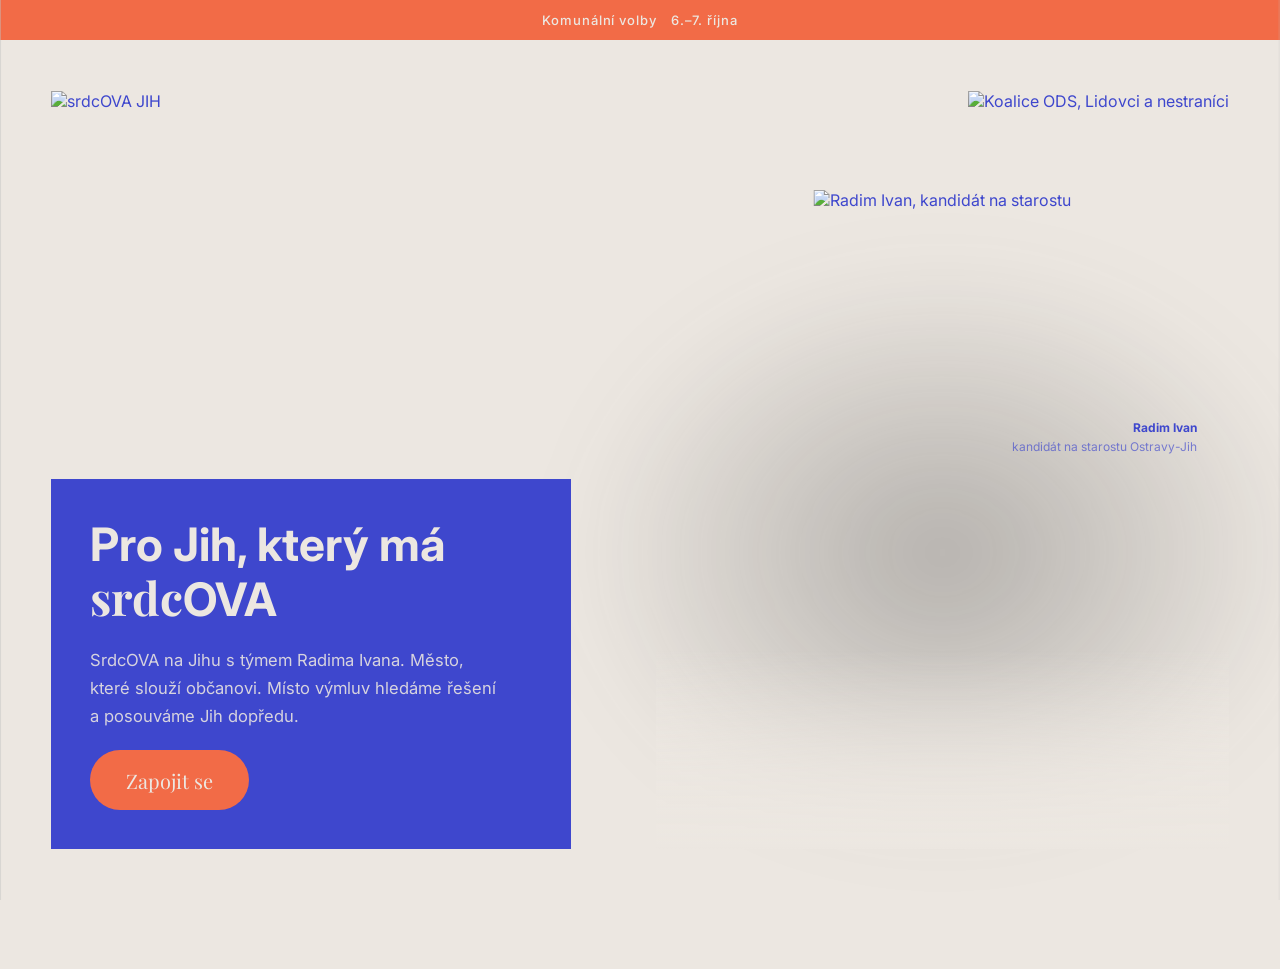
==== index.html @ 485dbcb8 "Add files via upload" ====
<!DOCTYPE html>
<html lang="cs">
<head>
  <meta charset="UTF-8">
  <meta name="viewport" content="width=device-width, initial-scale=1.0">
  <title>srdcOVA JIH — Komunální volby 2026</title>
  <link rel="preconnect" href="https://fonts.googleapis.com">
  <link rel="preconnect" href="https://fonts.gstatic.com" crossorigin>
  <link href="https://fonts.googleapis.com/css2?family=Inter:wght@400;500;700&family=Playfair+Display:ital,wght@0,400;0,700;1,400;1,700&display=swap" rel="stylesheet">
  <link rel="stylesheet" href="style.css">
</head>
<body>

  <!-- ① ALERT PÁSEK ─────────────────────────────────── -->
  <div class="alert-bar" role="note" aria-live="polite">
    <span class="alert-bar__text">Komunální volby&emsp;6.–7. října</span>
  </div>

  <!-- ② HERO ────────────────────────────────────────── -->
  <section class="hero" aria-label="Hlavní banner">

    <!-- Vrstva 0: Stín — fullscreen, za vším -->
    <img class="photo-shadow" src="assets/images/shadow.png" alt="">

    <!-- Vrstva 1: Grid — logo + logo strany + karta -->
    <div class="hero__logo">
      <img src="assets/logos/logo-srdcova-jih-blue.svg" alt="srdcOVA JIH">
    </div>

    <div class="hero__party-logo">
      <img src="assets/logos/logo-srdcova-jih.svg" alt="Koalice ODS, Lidovci a nestraníci">
    </div>

    <div class="hero__card">
      <div class="card">
        <h1 class="card__heading">
          Pro Jih, který má&nbsp;<span class="card__heading-serif"><span class="word-rotate" aria-live="polite">srdc</span></span><span class="card__heading-ova">OVA</span>
        </h1>
        <p class="card__body">
          <span class="rev-line">SrdcOVA na Jihu s&nbsp;týmem Radima Ivana. Město,</span><br>
          <span class="rev-line">které slouží občanovi. Místo výmluv hledáme řešení</span><br>
          <span class="rev-line">a posouváme Jih dopředu.</span>
        </p>
        <a href="#zapojit-se" class="card__btn">
          <svg class="btn__stroke" aria-hidden="true" focusable="false">
            <rect class="btn__stroke-rect" width="100%" height="100%" rx="999"/>
          </svg>
          <span class="btn__track" aria-hidden="true">
            <span>Zapojit se</span>
            <span>Zapojit se</span>
          </span>
          <span class="sr-only">Zapojit se</span>
        </a>
      </div>
    </div>

    <!-- Vrstva 2: Wrapper kandidáta (drží místo v gridu) -->
    <div class="hero-photo">
      <!-- Měkký glow stín za postavou -->
      <div class="hero-photo__glow" aria-hidden="true"></div>
      <!-- Fotka kandidáta nad stínem -->
      <img class="hero-photo__img" src="assets/images/kandidat.png" alt="Radim Ivan, kandidát na starostu">
      <!-- Jméno a pozice -->
      <div class="hero-photo__label">
        <span class="hero-photo__name">Radim Ivan</span>
        <span class="hero-photo__role">kandidát na starostu Ostravy-Jih</span>
      </div>
    </div>

  </section>

  <script>
    /* ── Page load reveal — stagger delays ── */
    (function () {
      // Tělo textu — každý řádek s postupným zpožděním
      document.querySelectorAll('.rev-line').forEach(function (el, i) {
        el.style.setProperty('--delay', (0.5 + i * 0.12) + 's');
      });

      // Button — přijede po posledním řádku textu
      var lineCount = document.querySelectorAll('.rev-line').length;
      var btnDelay  = 0.5 + lineCount * 0.12 + 0.15;
      var btn = document.querySelector('.card__btn');
      if (btn) btn.style.setProperty('--btn-delay', btnDelay + 's');
    })();

    /* ── Button – SVG stroke: přesné rozměry přes JS ── */
    (function () {
      const btn  = document.querySelector('.card__btn');
      const svg  = btn  && btn.querySelector('.btn__stroke');
      const rect = svg  && svg.querySelector('.btn__stroke-rect');
      if (!btn || !svg || !rect) return;

      function updateStroke() {
        const w  = btn.offsetWidth;
        const h  = btn.offsetHeight;
        const sw = 1;          // stroke-width v px
        const half = sw / 2;   // inset = půl tloušťky, aby linka zůstala uvnitř

        // SVG viewport = přesné rozměry buttonu
        svg.setAttribute('width',  w);
        svg.setAttribute('height', h);

        // Rect insetovaný o half — stroke se tak nevykreslí za hranu buttonu
        const rw = w - sw;
        const rh = h - sw;
        rect.setAttribute('x',      half);
        rect.setAttribute('y',      half);
        rect.setAttribute('width',  rw);
        rect.setAttribute('height', rh);
        rect.setAttribute('rx',     rh / 2);   // skutečný pill radius

        // Přesný obvod insetovaného pillu
        const perimeter = 2 * (rw - rh) + Math.PI * rh;
        btn.style.setProperty('--btn-perimeter', perimeter.toFixed(2));
      }

      updateStroke();
      if (typeof ResizeObserver !== 'undefined') {
        new ResizeObserver(updateStroke).observe(btn);
      }
    })();

    /* ── Button – sound effect na hover ── */
    (function () {
      const btn = document.querySelector('.card__btn');
      if (!btn) return;
      const sound = new Audio('assets/sound effect/dragon-studio-notification-sound-372474.mp3');
      sound.volume = 0.35;
      btn.addEventListener('mouseenter', function () {
        sound.currentTime = 0;
        sound.play().catch(function () {});
      });
    })();

    /* ── Alert bar – rotace zpráv každých 6 s ── */
    (function () {
      const messages = [
        'Komunální volby 6.–7. října',
        'Kalendář akcí najdete na srdcova-jih.cz',
        'Setkání s Radimem Ivanem — 15. září 18:00, náměstí Jihu',
        'Volební program ke stažení na webu',
        'Zapojte se do kampaně → dobrovolníci vítáni',
      ];
      let idx = 0;
      const el = document.querySelector('.alert-bar__text');
      if (!el) return;

      setInterval(function () {
        el.style.opacity = '0';
        setTimeout(function () {
          idx = (idx + 1) % messages.length;
          el.textContent = messages[idx];
          el.style.opacity = '1';
        }, 320);
      }, 6000);
    })();

    /* ── Nadpis – rotace prefixu srdcOVA ── */
    (function () {
      const words = ['srdc', 'ocel', 'osud', 'příběh'];
      let current = 0;
      const el = document.querySelector('.word-rotate');
      if (!el) return;

      setInterval(function () {
        // fade out + slide nahoru
        el.style.opacity = '0';
        el.style.transform = 'translateY(-7px)';

        setTimeout(function () {
          current = (current + 1) % words.length;
          el.textContent = words[current];

          // snap pod výchozí pozici (bez transition)
          el.style.transition = 'none';
          el.style.transform = 'translateY(7px)';

          requestAnimationFrame(function () {
            el.style.transition = '';
            el.style.opacity = '1';
            el.style.transform = 'translateY(0)';
          });
        }, 230);
      }, 2800);
    })();

    /* ── Rotace kandidátů každé 4 s ── */
    (function () {
      const candidates = [
        {
          img:  'assets/images/kandidat.png',
          name: 'Radim Ivan',
          role: 'kandidát na starostu Ostravy-Jih'
        },
        {
          img:  'assets/images/kandidat-2.png',
          name: 'Michaela Klimšová',
          role: 'kandidátka MO Ostrava-Jih'
        },
        {
          img:  'assets/images/kandidat-2-1.png',
          name: 'Hana Pátková',
          role: 'kandidátka MO Ostrava-Jih'
        }
      ];

      // Předem načíst fotky
      candidates.forEach(function (c) {
        var i = new Image(); i.src = c.img;
      });

      var current = 0;
      var imgEl  = document.querySelector('.hero-photo__img');
      var nameEl = document.querySelector('.hero-photo__name');
      var roleEl = document.querySelector('.hero-photo__role');
      if (!imgEl || !nameEl || !roleEl) return;

      setInterval(function () {
        current = (current + 1) % candidates.length;
        var c = candidates[current];

        // Fade out
        imgEl.style.opacity  = '0';
        nameEl.style.opacity = '0';
        roleEl.style.opacity = '0';

        setTimeout(function () {
          imgEl.src         = c.img;
          nameEl.textContent = c.name;
          roleEl.textContent = c.role;

          // Fade in
          imgEl.style.opacity  = '1';
          nameEl.style.opacity = '1';
          roleEl.style.opacity = '1';
        }, 400);
      }, 4000);
    })();
  </script>
</body>
</html>
---- style.css ----
/* =====================================================
   DESIGN TOKENY
   ===================================================== */
:root {
  --bg:         #ECE7E1;
  --blue:       #3E47CD;
  --coral:      #F26B47;

  --font-sans:  'Inter', sans-serif;
  --font-serif: 'Playfair Display', serif;

  /* Layout helpers */
  --hero-pad:   clamp(1.5rem, 4vw, 3.5rem);
  --card-pad:   clamp(1.5rem, 3vw, 2.75rem);
  --gap:        clamp(1rem, 3vw, 2rem);
}

/* =====================================================
   RESET
   ===================================================== */
*,
*::before,
*::after {
  box-sizing: border-box;
  margin: 0;
  padding: 0;
}

html {
  font-size: 16px;
  -webkit-text-size-adjust: 100%;
  overflow-x: hidden;
}

body {
  background: var(--bg);
  font-family: var(--font-sans);
  color: var(--blue);
  /* Alert bar + hero vyplní celé okno */
  min-height: 100vh;
  min-height: 100svh;
  display: flex;
  flex-direction: column;
  overflow-x: hidden;
}

img {
  display: block;
  max-width: 100%;
  height: auto;
}

/* =====================================================
   REVEAL ANIMACE — page load
   ===================================================== */
@keyframes anim-drop {
  from { opacity: 0; transform: translateY(-22px); }
  to   { opacity: 1; transform: translateY(0); }
}

@keyframes anim-heading {
  from { opacity: 0; transform: translateY(18px); }
  to   { opacity: 1; transform: translateY(0); }
}

@keyframes anim-text-line {
  from { opacity: 0; filter: blur(6px); transform: translateY(10px); }
  to   { opacity: 1; filter: blur(0px); transform: translateY(0); }
}

@keyframes anim-btn-rise {
  from { opacity: 0; transform: translateY(32px); }
  to   { opacity: 1; transform: translateY(0); }
}

/* Loga shora */
.hero__logo {
  animation: anim-drop 0.75s cubic-bezier(0.22, 1, 0.36, 1) 0s both;
}
.hero__party-logo {
  animation: anim-drop 0.75s cubic-bezier(0.22, 1, 0.36, 1) 0.1s both;
}

/* Nadpis */
.card__heading {
  animation: anim-heading 0.7s cubic-bezier(0.22, 1, 0.36, 1) 0.3s both;
}

/* Řádky těla textu — delay nastaví JS */
.rev-line {
  display: inline;
  animation: anim-text-line 0.65s cubic-bezier(0.22, 1, 0.36, 1) var(--delay, 0.5s) both;
}

/* Button — přijíždí jako poslední */
.card__btn {
  animation: anim-btn-rise 0.7s cubic-bezier(0.22, 1, 0.36, 1) var(--btn-delay, 0.9s) both;
}

/* Respektovat prefers-reduced-motion */
@media (prefers-reduced-motion: reduce) {
  .hero__logo,
  .hero__party-logo,
  .card__heading,
  .rev-line,
  .card__btn,
  .photo-shadow {
    animation: none !important;
    opacity: 1 !important;
    filter: none !important;
    transform: none !important;
  }
}

/* =====================================================
   ALERT PÁSEK
   ===================================================== */
.alert-bar {
  background: var(--coral);
  color: var(--bg);
  padding: 0 1rem;
  flex-shrink: 0;
  display: flex;
  align-items: center;
  justify-content: center;
  min-height: 2.5rem;
}

.alert-bar__text {
  font-family: var(--font-sans);
  font-weight: 500;
  font-size: clamp(0.7rem, 1.4vw, 0.8125rem);
  letter-spacing: 0.07em;
  display: inline-block;
  transition: opacity 0.3s ease;
  white-space: nowrap;
  overflow: hidden;
  text-overflow: ellipsis;
  max-width: 100%;
}

/* =====================================================
   HERO — CSS GRID (2 × 2)
   ===================================================== */
/*
  Desktop:
    ┌─────────────┬─────────────┐
    │  logo       │  party-logo │
    │             │             │
    │  card       │  photo      │
    └─────────────┴─────────────┘
*/
.hero {
  flex: 1;
  width: 100%;
  max-width: 1700px;
  margin-inline: auto;
  display: grid;
  grid-template-columns: 1fr 1fr;
  grid-template-rows: auto 1fr;
  grid-template-areas:
    "logo   party-logo"
    "card   photo";
  padding: var(--hero-pad);
  gap: var(--gap);
  background: var(--bg);
  position: relative;
  overflow: visible;
  min-height: clamp(480px, 72vh, 860px);
}

/* Dekorativní stín listů — full-bleed k pravému okraji viewportu */
.photo-shadow {
  position: absolute;
  top: -8%;
  right: calc(50% - 50vw);
  width: 100vw;
  height: 116%;
  object-fit: cover;
  object-position: right top;
  opacity: 0.45;
  transform-origin: 60% 30%;
  animation: shadow-sway 14s ease-in-out infinite;
  pointer-events: none;
  z-index: 0;
  will-change: transform;   /* vlastní GPU vrstva — animace neovlivní sousedy */
}

@keyframes shadow-sway {
  0%, 100% { transform: rotate(0deg)    scale(1);    }
  35%       { transform: rotate(3.5deg)  scale(1.02); }
  70%       { transform: rotate(-2.5deg) scale(0.99); }
}

/* Grid prvky nad dekorativním stínem */
.hero__logo,
.hero__party-logo,
.hero__card {
  position: relative;
  z-index: 1;
}

/* Karta musí být nejvýš — zakrývá foto na mobilu */
.hero__card {
  z-index: 3;
}

/* =====================================================
   LOGO — vlevo nahoře
   ===================================================== */
.hero__logo {
  grid-area: logo;
  align-self: start;
}

.hero__logo img {
  height: clamp(2.5rem, 4vw, 3.5rem);
  width: auto;
}

/* =====================================================
   LOGO STRANY — vpravo nahoře (v gridu)
   ===================================================== */
.hero__party-logo {
  grid-area: party-logo;
  display: flex;
  justify-content: flex-end;
  align-items: flex-start;
}

.hero__party-logo img {
  height: clamp(3.25rem, 5.2vw, 4.55rem);
  width: auto;
}

/* =====================================================
   MODRÁ KARTA — vlevo dole
   ===================================================== */
.hero__card {
  grid-area: card;
  align-self: end;
}

.card {
  background: var(--blue);
  color: var(--bg);
  padding: var(--card-pad);
  border-radius: 0;
  display: flex;
  flex-direction: column;
  gap: 1.25rem;
  max-width: 520px;
}

.card__label {
  font-family: var(--font-sans);
  font-weight: 500;
  font-size: clamp(0.6875rem, 1vw, 0.8125rem);
  letter-spacing: 0.02em;
  opacity: 0.65;
}

.card__heading {
  font-family: var(--font-sans);
  font-weight: 700;
  font-size: clamp(1.75rem, 3.6vw, 3rem);
  line-height: 1.15;
  color: var(--bg);
}

/* „srdc" prefix — Playfair Display */
.card__heading-serif {
  font-family: var(--font-serif);
  font-weight: 700;
}

/* „OVA" — Inter 700, kapitálky */
.card__heading-ova {
  font-family: var(--font-sans);
  font-weight: 700;
  text-transform: uppercase;
  letter-spacing: 0.02em;
}

.word-rotate {
  display: inline-block;
  transition: opacity 0.22s ease, transform 0.22s ease;
}

.card__body {
  font-family: var(--font-sans);
  font-weight: 400;
  font-size: clamp(0.875rem, 1.3vw, 1.0625rem);
  line-height: 1.7;
  color: var(--bg);
  opacity: 0.88;
}

/* BUTTON — pill, var(--coral) pozadí, var(--bg) text, Playfair */
.card__btn {
  align-self: flex-start;
  display: inline-flex;
  align-items: flex-start;
  justify-content: center;
  background: var(--coral);
  color: var(--bg);
  font-family: var(--font-serif);
  font-weight: 400;
  font-size: 1.25rem;
  height: 60px;
  padding: 0 2.25rem;
  border-radius: 999px;
  position: relative;
  text-decoration: none;
  transition:
    background 0.3s ease,
    color      0.3s ease;
}

.card__btn:hover {
  background: var(--blue);
  color: #ffffff;
}

.card__btn:focus-visible {
  outline: 3px solid var(--bg);
  outline-offset: 3px;
}

/* SVG stroke — kreslí se dokola při hoveru */
.btn__stroke {
  position: absolute;
  inset: 0;
  pointer-events: none;
  overflow: visible;
}

.btn__stroke-rect {
  fill: none;
  stroke: var(--bg);
  stroke-width: 1;
  stroke-dasharray:  var(--btn-perimeter, 0);
  stroke-dashoffset: var(--btn-perimeter, 0);
  transition: stroke-dashoffset 0.7s cubic-bezier(0.76, 0, 0.24, 1);
}

.card__btn:hover .btn__stroke-rect {
  stroke-dashoffset: 0;
}

/* Slide efekt — dvojitý text, posun nahoru při hoveru */
.card__btn {
  overflow: hidden;
}

.btn__track {
  display: flex;
  flex-direction: column;
  transition: transform 0.45s cubic-bezier(0.76, 0, 0.24, 1);
}

.btn__track span {
  display: flex;
  align-items: center;
  height: 60px;
}

.card__btn:hover .btn__track {
  transform: translateY(-60px);
}

/* Přístupný skrytý text pro screen readery */
.sr-only {
  position: absolute;
  width: 1px;
  height: 1px;
  padding: 0;
  margin: -1px;
  overflow: hidden;
  clip: rect(0,0,0,0);
  white-space: nowrap;
  border: 0;
}

/* =====================================================
   PHOTO WRAPPER — wrapper v gridu, shadow + foto uvnitř
   ===================================================== */
.hero-photo {
  grid-area: photo;
  position: relative;
  overflow: visible;   /* glow může přetéct do stran */
  z-index: 2;
  isolation: isolate;  /* vlastní stacking context — shadow-sway ho neovlivní */
  align-self: stretch; /* wrapper roztáhne až k dolnímu okraji hero */
}

/* Fade overlay — spodní část foto splyne s pozadím */
.hero-photo::after {
  content: '';
  position: absolute;
  bottom: 0;
  left: 0;
  right: 0;
  height: 30%;
  background: linear-gradient(
    to bottom,
    rgba(236, 231, 225, 0)   0%,
    rgba(236, 231, 225, 0.7) 60%,
    rgba(236, 231, 225, 1)   100%
  );
  pointer-events: none;
  z-index: 2;
}

/* Měkký CSS glow — za postavou, uvnitř wrapperu */
.hero-photo__glow {
  position: absolute;
  left: -15%;
  right: -15%;
  top: 10%;
  bottom: 0;
  background: radial-gradient(ellipse at center,
    rgba(60, 60, 60, 0.32) 0%,
    rgba(60, 60, 60, 0) 70%);
  filter: blur(40px);
  pointer-events: none;
  z-index: 0;
}

/* Fotka kandidáta nad glowem */
.hero-photo__img {
  position: absolute;
  bottom: 0;
  left: 50%;
  transform: translateX(-50%);
  height: 100%;
  width: auto;
  max-width: none;   /* přebít globální img { max-width: 100% } — jinak se foto deformuje */
  pointer-events: none;
  z-index: 1;
  transition: opacity 0.4s ease;
}

.hero-photo__name,
.hero-photo__role {
  transition: opacity 0.4s ease;
}

/* Jméno a pozice kandidáta — vpravo, cca 1/3 výšky */
.hero-photo__label {
  position: absolute;
  top: 35%;
  right: 2rem;
  display: flex;
  flex-direction: column;
  gap: 0.2rem;
  text-align: right;
  z-index: 3;  /* nad fade overlayem (::after = 2) */
}

.hero-photo__name {
  font-family: var(--font-sans);
  font-size: 12px;
  font-weight: 700;
  color: var(--blue);
  line-height: 1.3;
}

.hero-photo__role {
  font-family: var(--font-sans);
  font-size: 12px;
  font-weight: 400;
  color: var(--blue);
  opacity: 0.65;
  line-height: 1.3;
}

/* =====================================================
   RESPONZIVITA
   ===================================================== */

/*
  Tablet ≤ 900px:
    ┌──────────┬──────────┐
    │  logo    │party-logo│
    ├──────────┴──────────┤
    │       photo         │
    ├─────────────────────┤
    │        card         │
    └─────────────────────┘
*/
@media (max-width: 900px) {
  .hero {
    grid-template-columns: 1fr 1fr;
    grid-template-rows: auto 1fr auto;
    grid-template-areas:
      "logo  party-logo"
      ".     ."
      "card  card";
    min-height: 100svh;
    min-height: 100vh;
    padding-bottom: 0;
  }

  /* Stín nepulzuje na mobilu + glow bez blur */
  .photo-shadow {
    animation: none;
    will-change: auto;
  }

  .hero-photo__glow {
    filter: none;
  }

  .card {
    max-width: 100%;
  }

  /* Foto vypadne z gridu — absolutně přes celý hero, edge-to-edge */
  .hero-photo {
    position: absolute;
    top: 0;
    left: 0;
    right: 0;
    bottom: 0;
    min-height: auto;
    isolation: isolate;
  }

  .hero-photo__img {
    height: 100%;
    width: auto;
    left: 50%;
    transform: translateX(-50%);
  }

  /* Label — vpravo, pod menu, zalomit na dva řádky */
  .hero-photo__label {
    top: clamp(5.5rem, 18vw, 8rem);
    right: 1.25rem;
    bottom: auto;
    left: auto;
    transform: none;
    max-width: clamp(100px, 30vw, 150px);
  }

  /* Karta — padding od spodního okraje telefonu */
  .card {
    padding-bottom: calc(var(--card-pad) + env(safe-area-inset-bottom, 0.75rem));
  }
}

@media (max-width: 600px) {
  .hero {
    padding: 1.25rem 1.25rem 0;
    gap: 1rem;
  }

  .card__btn {
    align-self: stretch;
    text-align: center;
  }
}
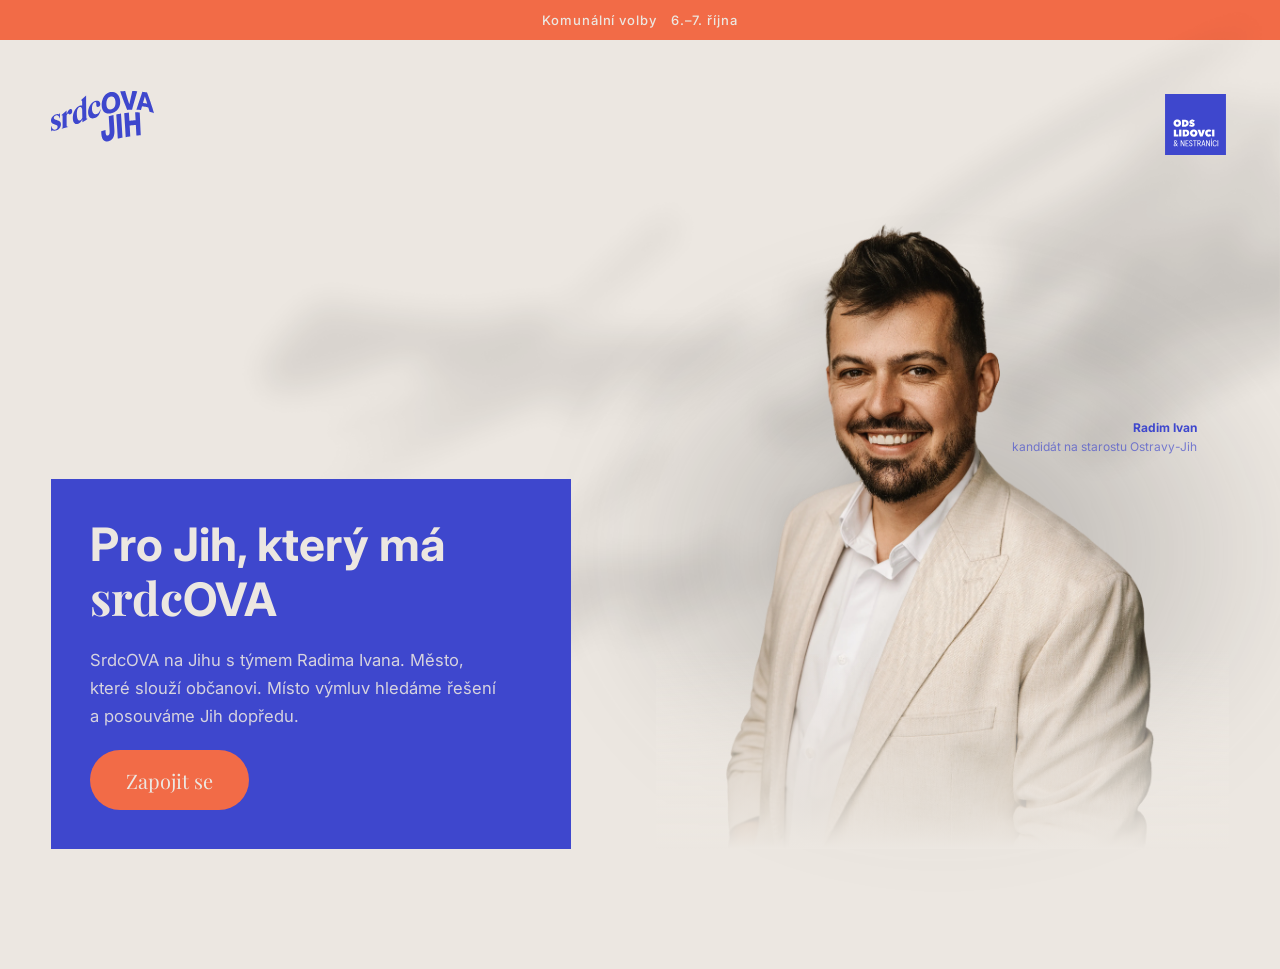
==== commit 1d04abdf: "Přidat všechny soubory projektu srdcOVA JIH - index.html, style.css - assets/images (3× kandidát, sh" ====
--- a/index.html
+++ b/index.html
@@ -125,7 +125,7 @@
     (function () {
       const btn = document.querySelector('.card__btn');
       if (!btn) return;
-      const sound = new Audio('assets/sound effect/dragon-studio-notification-sound-372474.mp3');
+      const sound = new Audio('assets/sound-effect/dragon-studio-notification-sound-372474.mp3');
       sound.volume = 0.35;
       btn.addEventListener('mouseenter', function () {
         sound.currentTime = 0;
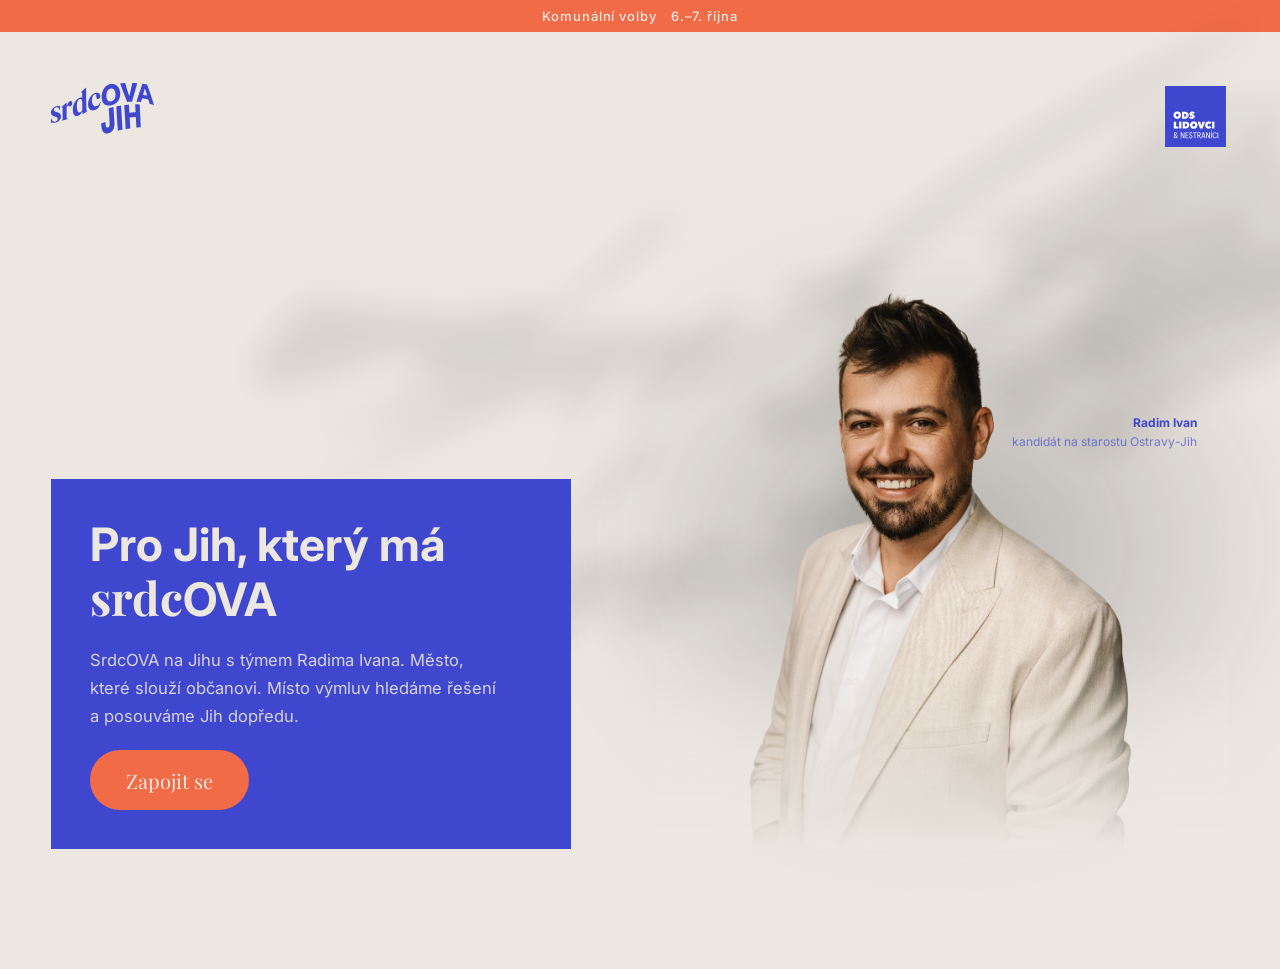
==== commit 16d7aefb: "Mobile pushed changes" ====
--- a/index.html
+++ b/index.html
@@ -37,8 +37,8 @@
           Pro Jih, který má&nbsp;<span class="card__heading-serif"><span class="word-rotate" aria-live="polite">srdc</span></span><span class="card__heading-ova">OVA</span>
         </h1>
         <p class="card__body">
-          <span class="rev-line">SrdcOVA na Jihu s&nbsp;týmem Radima Ivana. Město,</span><br>
-          <span class="rev-line">které slouží občanovi. Místo výmluv hledáme řešení</span><br>
+          <span class="rev-line">SrdcOVA na Jihu s&nbsp;týmem Radima Ivana. Město,</span><br class="br-desktop">
+          <span class="rev-line">které slouží občanovi. Místo výmluv hledáme řešení</span><br class="br-desktop">
           <span class="rev-line">a posouváme Jih dopředu.</span>
         </p>
         <a href="#zapojit-se" class="card__btn">
--- a/style.css
+++ b/style.css
@@ -118,12 +118,12 @@
 .alert-bar {
   background: var(--coral);
   color: var(--bg);
-  padding: 0 1rem;
+  padding: 0.35rem 1rem;
   flex-shrink: 0;
   display: flex;
   align-items: center;
   justify-content: center;
-  min-height: 2.5rem;
+  min-height: 2rem;
 }
 
 .alert-bar__text {
@@ -296,6 +296,17 @@
   opacity: 0.88;
 }
 
+/* Ruční zalomení jen na širších screenech; na mobilu přirozené zalomení */
+.br-desktop {
+  display: none;
+}
+
+@media (min-width: 601px) {
+  .br-desktop {
+    display: inline;
+  }
+}
+
 /* BUTTON — pill, var(--coral) pozadí, var(--bg) text, Playfair */
 .card__btn {
   align-self: flex-start;
@@ -427,15 +438,18 @@
   z-index: 0;
 }
 
-/* Fotka kandidáta nad glowem */
+/* Fotka kandidáta nad glowem — bottom-anchored, nad hlavou vždy vzduch */
 .hero-photo__img {
   position: absolute;
   bottom: 0;
   left: 50%;
   transform: translateX(-50%);
-  height: 100%;
+  height: auto;
+  max-height: 88%;   /* desktop: ~12 % slotu zůstane nad hlavou */
   width: auto;
-  max-width: none;   /* přebít globální img { max-width: 100% } — jinak se foto deformuje */
+  max-width: 100%;
+  object-fit: contain;
+  object-position: bottom center;
   pointer-events: none;
   z-index: 1;
   transition: opacity 0.4s ease;
@@ -528,8 +542,9 @@
   }
 
   .hero-photo__img {
-    height: 100%;
-    width: auto;
+    height: auto;
+    max-height: 82%;
+    max-width: 70%;   /* ať fotka nezabírá celou šířku */
     left: 50%;
     transform: translateX(-50%);
   }
@@ -551,9 +566,30 @@
 }
 
 @media (max-width: 600px) {
+  /* Zrušit velké min-height z tabletu — flex:1 + body 100svh řídí výšku.
+     Alert + hero = přesně 100svh, vše se vejde bez scrollu. */
   .hero {
-    padding: 1.25rem 1.25rem 0;
-    gap: 1rem;
+    min-height: auto;
+    padding: 1.25rem 1.25rem 1.5rem;   /* spodní padding — box dýchá */
+    gap: 0.75rem;
+  }
+
+  /* Foto v prostřední flexibilní části, nedosahuje ke kartě */
+  .hero-photo {
+    top: 0;
+    bottom: auto;
+    height: 62%;              /* flexibilní horní část, zbytek pro box */
+    padding-top: 6%;
+  }
+
+  .hero-photo__img {
+    max-height: 100%;         /* vztaženo k menšímu wrapperu (62 % hero) */
+    max-width: 58%;
+  }
+
+  /* Fade overlay níž, ať navazuje na menší foto */
+  .hero-photo::after {
+    height: 40%;
   }
 
   .card__btn {
@@ -561,3 +597,15 @@
     text-align: center;
   }
 }
+
+/* Velmi malé displeje ≤ 380px — ještě víc místa pro box */
+@media (max-width: 380px) {
+  .hero-photo {
+    height: 56%;
+  }
+
+  .hero-photo__img {
+    max-height: 100%;
+    max-width: 54%;
+  }
+}
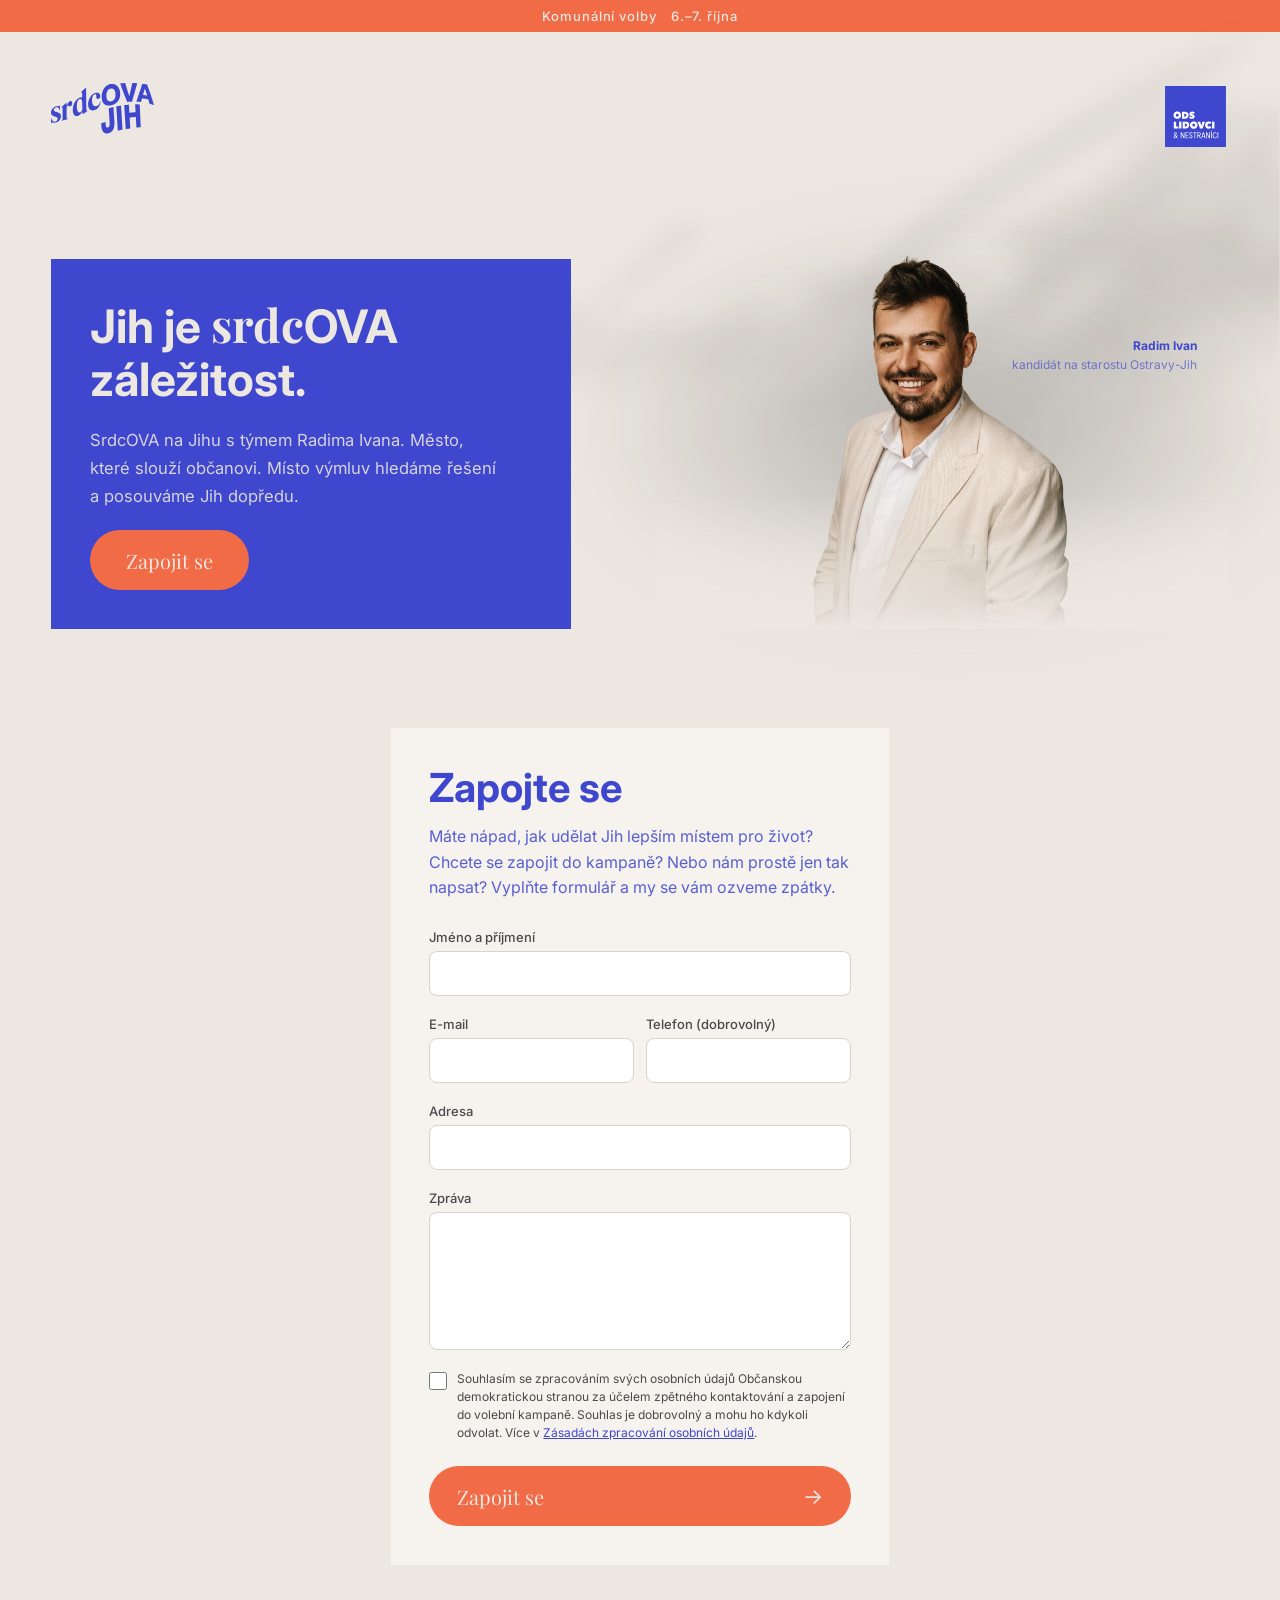
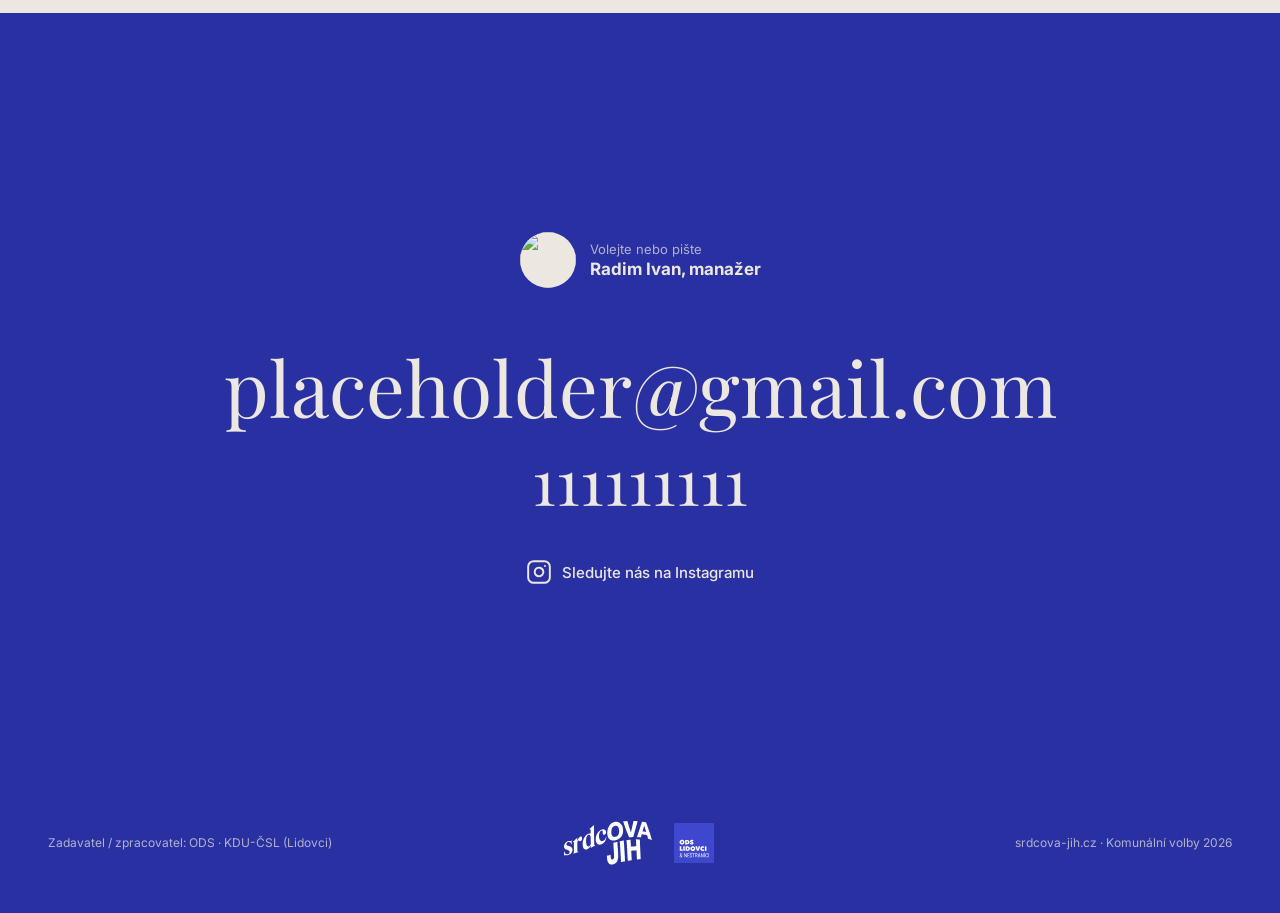
==== commit 2364e5f6: "Push 2.7. Correction" ====
--- a/index.html
+++ b/index.html
@@ -16,6 +16,14 @@
     <span class="alert-bar__text">Komunální volby&emsp;6.–7. října</span>
   </div>
 
+  <!-- STICKY MENU — objeví se při scrollu pod hero -->
+  <header class="sticky-nav" aria-label="Hlavní navigace">
+    <a class="sticky-nav__logo" href="#top" aria-label="srdcOVA JIH — zpět nahoru">
+      <img src="assets/logos/logo-srdcova-jih-blue.svg" alt="srdcOVA JIH">
+    </a>
+    <img class="sticky-nav__party" src="assets/logos/logo-srdcova-jih.svg" alt="Koalice ODS, Lidovci a nestraníci">
+  </header>
+
   <!-- ② HERO ────────────────────────────────────────── -->
   <section class="hero" aria-label="Hlavní banner">
 
@@ -34,7 +42,7 @@
     <div class="hero__card">
       <div class="card">
         <h1 class="card__heading">
-          Pro Jih, který má&nbsp;<span class="card__heading-serif"><span class="word-rotate" aria-live="polite">srdc</span></span><span class="card__heading-ova">OVA</span>
+          Jih je <span class="card__heading-serif">srdc</span><span class="card__heading-ova">OVA</span> záležitost.
         </h1>
         <p class="card__body">
           <span class="rev-line">SrdcOVA na Jihu s&nbsp;týmem Radima Ivana. Město,</span><br class="br-desktop">
@@ -69,6 +77,166 @@
 
   </section>
 
+  <!-- ③ ZAPOJTE SE — kontaktní formulář ────────────────── -->
+  <section class="signup" id="zapojit-se" aria-labelledby="signup-title">
+    <div class="signup__box">
+      <h2 class="signup__title" id="signup-title">Zapojte se</h2>
+      <p class="signup__lead">
+        Máte nápad, jak udělat Jih lepším místem pro život? Chcete se zapojit
+        do kampaně? Nebo nám prostě jen tak napsat? Vyplňte formulář a my se
+        vám ozveme zpátky.
+      </p>
+
+      <!--
+        POZOR: doplňte svůj Formspree endpoint níže.
+        Založte formulář na https://formspree.io → zkopírujte ID
+        a nahraďte  TVUJ_ENDPOINT  (např. action="https://formspree.io/f/xxxxxxx")
+      -->
+      <!--
+        NAOSTRO: odeber  novalidate  → aktivují se povinná pole (required).
+        Teď je vypnuté kvůli náhledu, ať toast naskočí i s prázdným formulářem.
+      -->
+      <form
+        class="signup__form"
+        action="https://formspree.io/f/TVUJ_ENDPOINT"
+        method="POST"
+        novalidate>
+
+        <!-- Jméno -->
+        <div class="field">
+          <label class="field__label" for="jmeno">Jméno a příjmení</label>
+          <input class="field__input" type="text" id="jmeno" name="jmeno"
+                 autocomplete="name" required>
+        </div>
+
+        <!-- E-mail + telefon vedle sebe -->
+        <div class="field-row">
+          <div class="field">
+            <label class="field__label" for="email">E-mail</label>
+            <input class="field__input" type="email" id="email" name="email"
+                   autocomplete="email" required>
+          </div>
+          <div class="field">
+            <label class="field__label" for="telefon">Telefon (dobrovolný)</label>
+            <input class="field__input" type="tel" id="telefon" name="telefon"
+                   autocomplete="tel">
+          </div>
+        </div>
+
+        <!-- Adresa -->
+        <div class="field">
+          <label class="field__label" for="adresa">Adresa</label>
+          <input class="field__input" type="text" id="adresa" name="adresa"
+                 autocomplete="street-address">
+        </div>
+
+        <!-- Zpráva -->
+        <div class="field">
+          <label class="field__label" for="zprava">Zpráva</label>
+          <textarea class="field__input field__textarea" id="zprava"
+                    name="zprava" rows="5"></textarea>
+        </div>
+
+        <!-- Souhlas -->
+        <div class="field-consent">
+          <input class="field-consent__box" type="checkbox" id="souhlas"
+                 name="souhlas" value="ano" required>
+          <label class="field-consent__text" for="souhlas">
+            Souhlasím se zpracováním svých osobních údajů Občanskou demokratickou
+            stranou za účelem zpětného kontaktování a zapojení do volební kampaně.
+            Souhlas je dobrovolný a mohu ho kdykoli odvolat. Více v
+            <a href="zasady.html" class="field-consent__link" target="_blank" rel="noopener">Zásadách zpracování osobních údajů</a>.
+          </label>
+        </div>
+
+        <!-- Submit — stejný pill styl jako hero button -->
+        <button type="submit" class="signup__btn">
+          <svg class="btn__stroke" aria-hidden="true" focusable="false">
+            <rect class="btn__stroke-rect" width="100%" height="100%" rx="999"/>
+          </svg>
+          <span class="signup__btn-label">Zapojit se</span>
+          <span class="signup__btn-arrow" aria-hidden="true">→</span>
+        </button>
+      </form>
+
+    </div>
+  </section>
+
+  <!-- SHEET — velký panel vyjede zdola po odeslání, po 5 s sám zmizí -->
+  <div class="sheet" hidden>
+    <div class="sheet__backdrop"></div>
+    <div class="sheet__panel" role="status" aria-live="polite">
+      <span class="sheet__grabber" aria-hidden="true"></span>
+      <button type="button" class="sheet__close" aria-label="Zavřít">×</button>
+
+      <span class="sheet__icon" aria-hidden="true">
+        <svg viewBox="0 0 24 24" fill="none" stroke="currentColor" stroke-width="2.5"
+             stroke-linecap="round" stroke-linejoin="round">
+          <path d="M20 6 9 17l-5-5"/>
+        </svg>
+      </span>
+      <h3 class="sheet__title">Děkujeme!</h3>
+      <p class="sheet__text">
+        Vaše zpráva byla odeslána. Ozveme se vám zpátky co nejdříve.
+      </p>
+      <button type="button" class="sheet__again">Přidat další e-mail</button>
+    </div>
+  </div>
+
+  <!-- ④ FOOTER — kontakt ─────────────────────────────── -->
+  <footer class="footer">
+
+    <!-- Střed: kontaktní osoba + velký kontakt (blízko sebe) -->
+    <div class="footer__contact">
+      <!-- Kontaktní osoba — těsně nad mailem -->
+      <div class="footer__person">
+        <span class="footer__avatar">
+          <!-- Fotku doplní Kristýna; zatím prázdný placeholder -->
+          <img src="" alt="" aria-hidden="true">
+        </span>
+        <span class="footer__person-text">
+          <span class="footer__person-small">Volejte nebo pište</span>
+          <span class="footer__person-name">Radim Ivan, manažer</span>
+        </span>
+      </div>
+
+      <!-- POZOR: placeholdery — Kristýna doplní reálné hodnoty -->
+      <a class="footer__email" href="mailto:PLACEHOLDER@gmail.com">PLACEHOLDER@gmail.com</a>
+      <a class="footer__phone" href="tel:+420111111111">111 111 111</a>
+
+      <!-- Instagram -->
+      <a class="footer__social" href="https://www.instagram.com/" target="_blank"
+         rel="noopener noreferrer">
+        <svg viewBox="0 0 24 24" fill="none" stroke="currentColor" stroke-width="1.8"
+             stroke-linecap="round" stroke-linejoin="round" aria-hidden="true">
+          <rect x="2" y="2" width="20" height="20" rx="5" ry="5"/>
+          <path d="M16 11.37A4 4 0 1 1 12.63 8 4 4 0 0 1 16 11.37z"/>
+          <line x1="17.5" y1="6.5" x2="17.51" y2="6.5"/>
+        </svg>
+        <span class="footer__social-text">Sledujte nás na Instagramu</span>
+      </a>
+    </div>
+
+    <!-- Spodní lišta -->
+    <div class="footer__bottom">
+      <p class="footer__legal footer__legal--left">
+        Zadavatel / zpracovatel: ODS · KDU-ČSL (Lidovci)
+      </p>
+
+      <div class="footer__logos">
+        <!-- Bílá varianta srdcOVA JIH chybí → placeholder přes CSS filtr -->
+        <img class="footer__logo footer__logo--white" src="assets/logos/logo-srdcova-jih-blue.svg" alt="srdcOVA JIH">
+        <!-- Logo koalice v původních barvách — na tmavším pozadí je vidět -->
+        <img class="footer__logo" src="assets/logos/logo-srdcova-jih.svg" alt="Koalice ODS, Lidovci a nestraníci">
+      </div>
+
+      <p class="footer__legal footer__legal--right">
+        srdcova-jih.cz · Komunální volby 2026
+      </p>
+    </div>
+
+  </footer>
+
   <script>
     /* ── Page load reveal — stagger delays ── */
     (function () {
@@ -84,41 +252,130 @@
       if (btn) btn.style.setProperty('--btn-delay', btnDelay + 's');
     })();
 
-    /* ── Button – SVG stroke: přesné rozměry přes JS ── */
-    (function () {
-      const btn  = document.querySelector('.card__btn');
-      const svg  = btn  && btn.querySelector('.btn__stroke');
-      const rect = svg  && svg.querySelector('.btn__stroke-rect');
-      if (!btn || !svg || !rect) return;
-
-      function updateStroke() {
-        const w  = btn.offsetWidth;
-        const h  = btn.offsetHeight;
-        const sw = 1;          // stroke-width v px
-        const half = sw / 2;   // inset = půl tloušťky, aby linka zůstala uvnitř
-
-        // SVG viewport = přesné rozměry buttonu
-        svg.setAttribute('width',  w);
-        svg.setAttribute('height', h);
-
-        // Rect insetovaný o half — stroke se tak nevykreslí za hranu buttonu
-        const rw = w - sw;
-        const rh = h - sw;
-        rect.setAttribute('x',      half);
-        rect.setAttribute('y',      half);
-        rect.setAttribute('width',  rw);
-        rect.setAttribute('height', rh);
-        rect.setAttribute('rx',     rh / 2);   // skutečný pill radius
-
-        // Přesný obvod insetovaného pillu
-        const perimeter = 2 * (rw - rh) + Math.PI * rh;
-        btn.style.setProperty('--btn-perimeter', perimeter.toFixed(2));
-      }
-
-      updateStroke();
-      if (typeof ResizeObserver !== 'undefined') {
-        new ResizeObserver(updateStroke).observe(btn);
-      }
+    /* ── Buttony – SVG stroke: přesné rozměry přes JS ── */
+    (function () {
+      // Oba buttony se stroke efektem (hero i formulář)
+      const buttons = document.querySelectorAll('.card__btn, .signup__btn');
+
+      buttons.forEach(function (btn) {
+        const svg  = btn.querySelector('.btn__stroke');
+        const rect = svg && svg.querySelector('.btn__stroke-rect');
+        if (!svg || !rect) return;
+
+        function updateStroke() {
+          const w  = btn.offsetWidth;
+          const h  = btn.offsetHeight;
+          const sw = 1;          // stroke-width v px
+          const half = sw / 2;   // inset = půl tloušťky, aby linka zůstala uvnitř
+
+          // SVG viewport = přesné rozměry buttonu
+          svg.setAttribute('width',  w);
+          svg.setAttribute('height', h);
+
+          // Rect insetovaný o half — stroke se tak nevykreslí za hranu buttonu
+          const rw = w - sw;
+          const rh = h - sw;
+          rect.setAttribute('x',      half);
+          rect.setAttribute('y',      half);
+          rect.setAttribute('width',  rw);
+          rect.setAttribute('height', rh);
+          rect.setAttribute('rx',     rh / 2);   // skutečný pill radius
+
+          // Přesný obvod insetovaného pillu
+          const perimeter = 2 * (rw - rh) + Math.PI * rh;
+          btn.style.setProperty('--btn-perimeter', perimeter.toFixed(2));
+        }
+
+        updateStroke();
+        if (typeof ResizeObserver !== 'undefined') {
+          new ResizeObserver(updateStroke).observe(btn);
+        }
+      });
+    })();
+
+    /* ── Formulář – odeslání přes Formspree (AJAX) + bottom sheet ── */
+    (function () {
+      const form  = document.querySelector('.signup__form');
+      const sheet = document.querySelector('.sheet');
+      if (!form || !sheet) return;
+
+      const againBtn  = sheet.querySelector('.sheet__again');
+      const closeBtn  = sheet.querySelector('.sheet__close');
+      const backdrop  = sheet.querySelector('.sheet__backdrop');
+      let hideTimer = null;
+
+      function showSheet() {
+        sheet.hidden = false;
+        // vynutit reflow, aby se spustila slide-up animace
+        void sheet.offsetWidth;
+        sheet.classList.add('is-visible');
+
+        clearTimeout(hideTimer);
+        hideTimer = setTimeout(hideSheet, 5000);   // po 5 s sám zmizí
+      }
+
+      function hideSheet() {
+        clearTimeout(hideTimer);
+        sheet.classList.remove('is-visible');
+        // schovat z toku až po doběhnutí animace
+        setTimeout(function () { sheet.hidden = true; }, 500);
+      }
+
+      function submitSuccess() {
+        form.reset();     // formulář zůstává, ale prázdný pro další zprávu
+        showSheet();
+      }
+
+      form.addEventListener('submit', function (e) {
+        e.preventDefault();
+
+        // Placeholder endpoint → ukázat sheet rovnou (náhled)
+        if (form.action.indexOf('TVUJ_ENDPOINT') !== -1) {
+          submitSuccess();
+          return;
+        }
+
+        const btn = form.querySelector('.signup__btn');
+        if (btn) { btn.disabled = true; btn.style.opacity = '0.6'; }
+
+        fetch(form.action, {
+          method: 'POST',
+          body: new FormData(form),
+          headers: { 'Accept': 'application/json' }
+        })
+        .then(function (res) {
+          if (res.ok) {
+            submitSuccess();
+          } else {
+            throw new Error('Odeslání selhalo');
+          }
+        })
+        .catch(function () {
+          alert('Něco se pokazilo. Zkuste to prosím znovu, nebo nás kontaktujte přímo.');
+        })
+        .finally(function () {
+          if (btn) { btn.disabled = false; btn.style.opacity = ''; }
+        });
+      });
+
+      // "Přidat další e-mail" → zavřít sheet, skočit na první pole formuláře
+      if (againBtn) {
+        againBtn.addEventListener('click', function () {
+          hideSheet();
+          const first = form.querySelector('input, textarea');
+          if (first) {
+            form.scrollIntoView({ behavior: 'smooth', block: 'center' });
+            first.focus({ preventScroll: true });
+          }
+        });
+      }
+
+      // Zavřít křížkem, klikem na pozadí, klávesou Esc
+      if (closeBtn) closeBtn.addEventListener('click', hideSheet);
+      if (backdrop) backdrop.addEventListener('click', hideSheet);
+      document.addEventListener('keydown', function (e) {
+        if (e.key === 'Escape' && !sheet.hidden) hideSheet();
+      });
     })();
 
     /* ── Button – sound effect na hover ── */
@@ -154,35 +411,6 @@
           el.style.opacity = '1';
         }, 320);
       }, 6000);
-    })();
-
-    /* ── Nadpis – rotace prefixu srdcOVA ── */
-    (function () {
-      const words = ['srdc', 'ocel', 'osud', 'příběh'];
-      let current = 0;
-      const el = document.querySelector('.word-rotate');
-      if (!el) return;
-
-      setInterval(function () {
-        // fade out + slide nahoru
-        el.style.opacity = '0';
-        el.style.transform = 'translateY(-7px)';
-
-        setTimeout(function () {
-          current = (current + 1) % words.length;
-          el.textContent = words[current];
-
-          // snap pod výchozí pozici (bez transition)
-          el.style.transition = 'none';
-          el.style.transform = 'translateY(7px)';
-
-          requestAnimationFrame(function () {
-            el.style.transition = '';
-            el.style.opacity = '1';
-            el.style.transform = 'translateY(0)';
-          });
-        }, 230);
-      }, 2800);
     })();
 
     /* ── Rotace kandidátů každé 4 s ── */
@@ -237,6 +465,80 @@
         }, 400);
       }, 4000);
     })();
+
+    /* ── Footer – reveal e-mailu a telefonu znak po znaku ── */
+    (function () {
+      const footer  = document.querySelector('.footer');
+      const targets = document.querySelectorAll('.footer__email, .footer__phone');
+      if (!footer || !targets.length) return;
+
+      // Rozdělit text každého odkazu na znaky (href zůstává zachovaný)
+      let globalIndex = 0;
+      targets.forEach(function (el) {
+        const text = el.textContent;
+        el.textContent = '';
+        for (let i = 0; i < text.length; i++) {
+          const span = document.createElement('span');
+          span.className = 'char';
+          span.textContent = text[i];
+          // Postupné zpoždění napříč oběma řádky
+          span.style.setProperty('--char-delay', (globalIndex * 0.035) + 's');
+          globalIndex++;
+          el.appendChild(span);
+        }
+      });
+
+      // Spustit reveal, až footer vjede do viewportu
+      if (typeof IntersectionObserver === 'undefined') {
+        footer.classList.add('is-revealed');
+        return;
+      }
+      const observer = new IntersectionObserver(function (entries) {
+        entries.forEach(function (entry) {
+          if (entry.isIntersecting) {
+            footer.classList.add('is-revealed');
+            observer.disconnect();
+          }
+        });
+      }, { threshold: 0.35 });
+      observer.observe(footer);
+    })();
+
+    /* ── Sticky menu – objeví se při scrollu pod hero ── */
+    (function () {
+      const nav  = document.querySelector('.sticky-nav');
+      const hero = document.querySelector('.hero');
+      if (!nav || !hero) return;
+
+      let ticking = false;
+      function update() {
+        const heroBottom = hero.getBoundingClientRect().bottom;
+        // Menu naskočí, jakmile spodek hero vyjede nad polovinu obrazovky
+        if (heroBottom < window.innerHeight * 0.5) {
+          nav.classList.add('is-visible');
+        } else {
+          nav.classList.remove('is-visible');
+        }
+        ticking = false;
+      }
+
+      window.addEventListener('scroll', function () {
+        if (!ticking) {
+          ticking = true;
+          requestAnimationFrame(update);
+        }
+      }, { passive: true });
+      update();
+
+      // Klik na logo → plynule nahoru
+      const logo = nav.querySelector('.sticky-nav__logo');
+      if (logo) {
+        logo.addEventListener('click', function (e) {
+          e.preventDefault();
+          window.scrollTo({ top: 0, behavior: 'smooth' });
+        });
+      }
+    })();
   </script>
 </body>
 </html>
--- a/style.css
+++ b/style.css
@@ -137,6 +137,56 @@
   overflow: hidden;
   text-overflow: ellipsis;
   max-width: 100%;
+}
+
+/* =====================================================
+   STICKY MENU — frosted, sjede shora při scrollu pod hero
+   ===================================================== */
+.sticky-nav {
+  position: fixed;
+  top: 0;
+  left: 0;
+  right: 0;
+  z-index: 100;
+  display: flex;
+  align-items: center;
+  justify-content: space-between;
+  padding: 0.6rem clamp(1.5rem, 4vw, 3.5rem);
+  background: rgba(236, 231, 225, 0.6);
+  backdrop-filter: blur(14px) saturate(1.3);
+  -webkit-backdrop-filter: blur(14px) saturate(1.3);
+  border-bottom: 1px solid rgba(62, 71, 205, 0.08);
+  transform: translateY(-100%);
+  transition: transform 0.45s cubic-bezier(0.22, 1, 0.36, 1);
+  will-change: transform;
+}
+
+.sticky-nav.is-visible {
+  transform: translateY(0);
+}
+
+.sticky-nav img {
+  display: block;
+  width: auto;
+}
+
+.sticky-nav__logo {
+  display: block;
+  line-height: 0;
+}
+
+.sticky-nav__logo img {
+  height: clamp(2rem, 3.2vw, 2.75rem);
+}
+
+.sticky-nav__party {
+  height: clamp(2.5rem, 4vw, 3.5rem);
+}
+
+@media (prefers-reduced-motion: reduce) {
+  .sticky-nav {
+    transition: none;
+  }
 }
 
 /* =====================================================
@@ -169,13 +219,15 @@
   min-height: clamp(480px, 72vh, 860px);
 }
 
-/* Dekorativní stín listů — full-bleed k pravému okraji viewportu */
+/* Dekorativní stín listů — full-bleed k pravému okraji viewportu.
+   Drží se v horní části; spodek plynule mizí, aby nezasahoval do
+   fade overlaye pod fotkou (jinak vznikal viditelný obdélník). */
 .photo-shadow {
   position: absolute;
   top: -8%;
   right: calc(50% - 50vw);
   width: 100vw;
-  height: 116%;
+  height: 90%;
   object-fit: cover;
   object-position: right top;
   opacity: 0.45;
@@ -184,6 +236,8 @@
   pointer-events: none;
   z-index: 0;
   will-change: transform;   /* vlastní GPU vrstva — animace neovlivní sousedy */
+  -webkit-mask-image: linear-gradient(to bottom, #000 45%, transparent 80%);
+          mask-image: linear-gradient(to bottom, #000 45%, transparent 80%);
 }
 
 @keyframes shadow-sway {
@@ -566,30 +620,26 @@
 }
 
 @media (max-width: 600px) {
-  /* Zrušit velké min-height z tabletu — flex:1 + body 100svh řídí výšku.
-     Alert + hero = přesně 100svh, vše se vejde bez scrollu. */
+  /* Explicitní výška — hero vyplní obrazovku i s další sekcí pod ním.
+     Alert (~2rem) + hero = jedna obrazovka bez scrollu. */
   .hero {
-    min-height: auto;
+    min-height: calc(100svh - 2rem);
     padding: 1.25rem 1.25rem 1.5rem;   /* spodní padding — box dýchá */
     gap: 0.75rem;
   }
 
-  /* Foto v prostřední flexibilní části, nedosahuje ke kartě */
+  /* Foto za kartou, bottom-anchored; nahoře prostor pod menu */
   .hero-photo {
     top: 0;
-    bottom: auto;
-    height: 62%;              /* flexibilní horní část, zbytek pro box */
-    padding-top: 6%;
+    bottom: 0;
+    height: auto;
+    padding-top: 0;
   }
 
   .hero-photo__img {
-    max-height: 100%;         /* vztaženo k menšímu wrapperu (62 % hero) */
-    max-width: 58%;
-  }
-
-  /* Fade overlay níž, ať navazuje na menší foto */
-  .hero-photo::after {
-    height: 40%;
+    max-height: 86%;   /* výška řídí velikost — obličej výš, nad kartou */
+    max-width: none;   /* neomezovat šířkou, jinak foto zůstane malé */
+    width: auto;
   }
 
   .card__btn {
@@ -598,14 +648,674 @@
   }
 }
 
-/* Velmi malé displeje ≤ 380px — ještě víc místa pro box */
+/* Velmi malé displeje ≤ 380px */
 @media (max-width: 380px) {
-  .hero-photo {
-    height: 56%;
-  }
-
   .hero-photo__img {
-    max-height: 100%;
-    max-width: 54%;
-  }
-}
+    max-height: 82%;
+  }
+}
+
+/* =====================================================
+   ZAPOJTE SE — kontaktní formulář
+   ===================================================== */
+.signup {
+  min-height: 100svh;
+  min-height: 100vh;
+  display: flex;
+  align-items: center;
+  justify-content: center;
+  padding: clamp(1.5rem, 4vw, 3rem);
+  background: var(--bg);
+}
+
+.signup__box {
+  background: #F6F2ED;
+  width: 100%;
+  max-width: 498px;
+  border-radius: 0;
+  padding: clamp(1.5rem, 3vw, 2.5rem);
+}
+
+.signup__title {
+  font-family: var(--font-sans);
+  font-weight: 700;
+  font-size: clamp(1.75rem, 4vw, 2.5rem);
+  line-height: 1.1;
+  color: var(--blue);
+}
+
+.signup__lead {
+  font-family: var(--font-sans);
+  font-weight: 400;
+  font-size: clamp(0.875rem, 1.4vw, 1rem);
+  line-height: 1.6;
+  color: var(--blue);
+  opacity: 0.85;
+  margin-top: 0.85rem;
+}
+
+/* ── Formulář ── */
+.signup__form {
+  display: flex;
+  flex-direction: column;
+  gap: 20px;
+  width: 100%;
+  margin-top: 1.75rem;
+}
+
+.field {
+  display: flex;
+  flex-direction: column;
+  gap: 6px;
+}
+
+.field__label {
+  font-family: var(--font-sans);
+  font-weight: 500;
+  font-size: 0.8125rem;
+  color: #4a4a4a;
+}
+
+.field__input {
+  font-family: var(--font-sans);
+  font-size: 0.9375rem;
+  color: var(--blue);
+  background: #ffffff;
+  border: 1px solid #d9d2c8;
+  border-radius: 8px;
+  padding: 12px;
+  width: 100%;
+  transition: border-color 0.2s ease, box-shadow 0.2s ease;
+}
+
+.field__input::placeholder {
+  color: #9a9a9a;
+}
+
+.field__input:focus {
+  outline: none;
+  border-color: var(--blue);
+  box-shadow: 0 0 0 3px rgba(62, 71, 205, 0.12);
+}
+
+.field__textarea {
+  resize: vertical;
+  min-height: 120px;
+  line-height: 1.5;
+}
+
+/* Dvojice e-mail / telefon */
+.field-row {
+  display: grid;
+  grid-template-columns: 1fr 1fr;
+  gap: 12px;
+}
+
+/* ── Souhlas ── */
+.field-consent {
+  display: flex;
+  align-items: flex-start;
+  gap: 10px;
+}
+
+.field-consent__box {
+  flex-shrink: 0;
+  width: 18px;
+  height: 18px;
+  margin-top: 2px;
+  accent-color: var(--blue);
+  cursor: pointer;
+}
+
+.field-consent__text {
+  font-family: var(--font-sans);
+  font-weight: 400;
+  font-size: 0.75rem;
+  line-height: 1.5;
+  color: #4a4a4a;
+  cursor: pointer;
+}
+
+.field-consent__link {
+  color: var(--blue);
+  text-decoration: underline;
+}
+
+/* ── Submit button — pill, stejný jako hero ── */
+.signup__btn {
+  position: relative;
+  display: flex;
+  align-items: center;
+  justify-content: space-between;
+  width: 100%;
+  height: 60px;
+  padding: 0 1.75rem;
+  margin-top: 0.25rem;
+  background: var(--coral);
+  color: var(--bg);
+  font-family: var(--font-serif);
+  font-weight: 400;
+  font-size: 1.25rem;
+  border: none;
+  border-radius: 999px;
+  cursor: pointer;
+  overflow: hidden;
+  transition:
+    background 0.3s ease,
+    color      0.3s ease;
+}
+
+.signup__btn:hover {
+  background: var(--blue);
+  color: #ffffff;
+}
+
+.signup__btn:focus-visible {
+  outline: 3px solid var(--bg);
+  outline-offset: 3px;
+}
+
+.signup__btn-label,
+.signup__btn-arrow {
+  position: relative;
+  z-index: 1;
+}
+
+.signup__btn-arrow {
+  font-family: var(--font-sans);
+  font-size: 1.35rem;
+  transition: transform 0.3s ease;
+}
+
+.signup__btn:hover .signup__btn-arrow {
+  transform: translateX(4px);
+}
+
+/* Souhlas checkbox — červené orámování při neplatnosti po odeslání */
+.signup__btn .btn__stroke-rect {
+  stroke: var(--bg);
+}
+
+.signup__btn:hover .btn__stroke-rect {
+  stroke-dashoffset: 0;
+}
+
+/* Formulář se schová jen když má atribut hidden (přebít display:flex) */
+.signup__form[hidden] {
+  display: none;
+}
+
+/* =====================================================
+   BOTTOM SHEET — Apple-style panel zdola (success)
+   ===================================================== */
+.sheet {
+  position: fixed;
+  inset: 0;
+  z-index: 200;
+  display: flex;
+  align-items: flex-end;
+  justify-content: center;
+}
+
+/* Skrytý sheet nesmí překrývat stránku (přebít display:flex) */
+.sheet[hidden] {
+  display: none;
+}
+
+/* Ztmavlé pozadí */
+.sheet__backdrop {
+  position: absolute;
+  inset: 0;
+  background: rgba(20, 20, 40, 0.45);
+  opacity: 0;
+  transition: opacity 0.5s ease;
+}
+
+.sheet.is-visible .sheet__backdrop {
+  opacity: 1;
+}
+
+/* Panel */
+.sheet__panel {
+  position: relative;
+  width: 100%;
+  max-width: 640px;
+  min-height: 52vh;
+  min-height: 52svh;
+  background: #F6F2ED;
+  border-radius: 28px 28px 0 0;
+  padding: clamp(2rem, 5vw, 3.5rem) clamp(1.5rem, 4vw, 3rem) clamp(2.5rem, 5vw, 4rem);
+  box-shadow: 0 -12px 50px rgba(20, 20, 40, 0.25);
+  display: flex;
+  flex-direction: column;
+  align-items: center;
+  justify-content: center;
+  text-align: center;
+  transform: translateY(100%);
+  transition: transform 0.55s cubic-bezier(0.32, 0.72, 0, 1);
+  will-change: transform;
+}
+
+.sheet.is-visible .sheet__panel {
+  transform: translateY(0);
+}
+
+/* Táhlo nahoře (Apple grabber) */
+.sheet__grabber {
+  position: absolute;
+  top: 12px;
+  left: 50%;
+  transform: translateX(-50%);
+  width: 40px;
+  height: 5px;
+  border-radius: 999px;
+  background: rgba(62, 71, 205, 0.25);
+}
+
+.sheet__close {
+  position: absolute;
+  top: 1.1rem;
+  right: 1.25rem;
+  width: 34px;
+  height: 34px;
+  font-size: 1.5rem;
+  line-height: 1;
+  color: var(--blue);
+  background: rgba(62, 71, 205, 0.08);
+  border: none;
+  border-radius: 50%;
+  cursor: pointer;
+  transition: background 0.2s ease;
+}
+
+.sheet__close:hover {
+  background: rgba(62, 71, 205, 0.16);
+}
+
+.sheet__icon {
+  display: flex;
+  align-items: center;
+  justify-content: center;
+  width: 84px;
+  height: 84px;
+  border-radius: 50%;
+  background: var(--coral);
+  color: var(--bg);
+  margin-bottom: 1.25rem;
+  animation: sheet-pop 0.5s cubic-bezier(0.22, 1, 0.36, 1) 0.15s both;
+}
+
+.sheet__icon svg {
+  width: 44px;
+  height: 44px;
+}
+
+@keyframes sheet-pop {
+  from { opacity: 0; transform: scale(0.5); }
+  to   { opacity: 1; transform: scale(1); }
+}
+
+.sheet__title {
+  font-family: var(--font-sans);
+  font-weight: 700;
+  font-size: clamp(1.75rem, 5vw, 2.75rem);
+  color: var(--blue);
+  line-height: 1.1;
+}
+
+.sheet__text {
+  font-family: var(--font-sans);
+  font-weight: 400;
+  font-size: clamp(0.9375rem, 2vw, 1.125rem);
+  color: var(--blue);
+  opacity: 0.8;
+  line-height: 1.6;
+  max-width: 420px;
+  margin-top: 0.85rem;
+}
+
+/* Primární — Přidat další e-mail (konverze) */
+.sheet__again {
+  margin-top: 2rem;
+  font-family: var(--font-serif);
+  font-weight: 400;
+  font-size: 1.125rem;
+  color: var(--bg);
+  background: var(--coral);
+  border: none;
+  border-radius: 999px;
+  padding: 0.9rem 2.25rem;
+  cursor: pointer;
+  transition: background 0.25s ease;
+}
+
+.sheet__again:hover {
+  background: var(--blue);
+}
+
+.sheet__again:focus-visible {
+  outline: 3px solid var(--blue);
+  outline-offset: 3px;
+}
+
+@media (prefers-reduced-motion: reduce) {
+  .sheet__panel,
+  .sheet__backdrop { transition: none; }
+  .sheet__icon { animation: none; }
+}
+
+/* Mobil — dvojice pod sebe, sekce scrollovatelná */
+@media (max-width: 600px) {
+  .signup {
+    min-height: 100svh;
+    align-items: flex-start;
+    padding: 2rem 1.25rem;
+  }
+
+  .field-row {
+    grid-template-columns: 1fr;
+  }
+}
+
+/* =====================================================
+   FOOTER — kontakt
+   ===================================================== */
+.footer {
+  background: #2931A2;
+  color: var(--bg);
+  min-height: 100svh;
+  min-height: 100vh;
+  display: flex;
+  flex-direction: column;
+  justify-content: space-between;
+  gap: clamp(2rem, 6vw, 4rem);
+  padding: clamp(1.5rem, 4vw, 3rem);
+}
+
+/* ── Kontaktní osoba — nad mailem, s odstupem ── */
+.footer__person {
+  display: flex;
+  align-items: center;
+  justify-content: center;
+  gap: 14px;
+  margin-bottom: clamp(1.5rem, 3.5vw, 2.5rem);
+}
+
+.footer__avatar {
+  flex-shrink: 0;
+  width: 56px;
+  height: 56px;
+  border-radius: 50%;
+  background: var(--bg);
+  overflow: hidden;
+  display: block;
+}
+
+.footer__avatar img {
+  width: 100%;
+  height: 100%;
+  object-fit: cover;
+  border-radius: 50%;
+  display: block;
+}
+
+.footer__person-text {
+  display: flex;
+  flex-direction: column;
+  gap: 2px;
+  text-align: left;   /* "Volejte nebo pište" zarovnané doleva */
+}
+
+.footer__person-small {
+  font-family: var(--font-sans);
+  font-weight: 400;
+  font-size: 0.8125rem;
+  opacity: 0.7;
+}
+
+.footer__person-name {
+  font-family: var(--font-sans);
+  font-weight: 700;
+  font-size: 1.0625rem;
+}
+
+/* ── Střed: velký kontakt ── */
+.footer__contact {
+  flex: 1;
+  display: flex;
+  flex-direction: column;
+  align-items: center;
+  justify-content: center;
+  gap: clamp(0.5rem, 1.5vw, 1rem);
+  text-align: center;
+}
+
+.footer__email {
+  font-family: var(--font-serif);
+  font-weight: 400;
+  font-size: clamp(2rem, 6vw, 5rem);
+  line-height: 1.1;
+  color: var(--bg);
+  text-decoration: underline;
+  text-underline-offset: 0.1em;
+  text-transform: lowercase;
+  word-break: break-word;
+  max-width: 100%;
+  transition: color 0.25s ease;
+}
+
+.footer__phone {
+  font-family: var(--font-serif);
+  font-weight: 400;
+  font-size: clamp(1.75rem, 5vw, 4.25rem);
+  line-height: 1.1;
+  color: var(--bg);
+  text-decoration: underline;
+  text-underline-offset: 0.1em;
+  transition: color 0.25s ease;
+}
+
+/* Hover — z bílé na oranžovou z identity */
+.footer__email:hover,
+.footer__phone:hover {
+  color: var(--coral);
+}
+
+/* ── Instagram ── */
+.footer__social {
+  display: inline-flex;
+  align-items: center;
+  gap: 0.6rem;
+  margin-top: clamp(1rem, 3vw, 1.75rem);
+  color: var(--bg);
+  text-decoration: none;
+  transition: color 0.25s ease;
+}
+
+.footer__social svg {
+  width: 26px;
+  height: 26px;
+  flex-shrink: 0;
+  transition: transform 0.25s ease;
+}
+
+.footer__social-text {
+  font-family: var(--font-sans);
+  font-weight: 500;
+  font-size: 0.9375rem;
+}
+
+.footer__social:hover {
+  color: var(--coral);
+}
+
+.footer__social:hover svg {
+  transform: translateY(-2px);
+}
+
+.footer__social:focus-visible {
+  outline: 3px solid var(--bg);
+  outline-offset: 3px;
+  border-radius: 4px;
+}
+
+/* Reveal znak po znaku — spustí se, až footer vjede do viewportu */
+.footer__email .char,
+.footer__phone .char {
+  display: inline-block;
+  opacity: 0;
+  transform: translateY(0.45em);
+  transition: opacity 0.4s ease, transform 0.4s ease;
+  transition-delay: var(--char-delay, 0s);
+}
+
+.footer.is-revealed .char {
+  opacity: 1;
+  transform: none;
+}
+
+@media (prefers-reduced-motion: reduce) {
+  .footer__email .char,
+  .footer__phone .char {
+    opacity: 1;
+    transform: none;
+    transition: none;
+  }
+}
+
+.footer__email:focus-visible,
+.footer__phone:focus-visible {
+  outline: 3px solid var(--bg);
+  outline-offset: 4px;
+}
+
+/* ── Spodní lišta ── */
+.footer__bottom {
+  display: flex;
+  align-items: center;
+  justify-content: space-between;
+  gap: 1.5rem;
+}
+
+.footer__legal {
+  font-family: var(--font-sans);
+  font-weight: 400;
+  font-size: 0.75rem;
+  line-height: 1.5;
+  opacity: 0.7;
+  flex: 1;
+}
+
+.footer__legal--right {
+  text-align: right;
+}
+
+.footer__logos {
+  display: flex;
+  align-items: center;
+  gap: 1.25rem;
+  flex-shrink: 0;
+}
+
+.footer__logo {
+  height: 2.75rem;
+  width: auto;
+  display: block;
+}
+
+.footer__logo--white {
+  /* Placeholder: přebarvení modrého SVG na bílé, dokud nedodáš bílou variantu */
+  filter: brightness(0) invert(1);
+}
+
+/* ── Responzivita ── */
+@media (max-width: 600px) {
+  .footer {
+    min-height: 100svh;
+    gap: 2.5rem;
+    padding: 2rem 1.25rem;
+  }
+
+  .footer__bottom {
+    flex-direction: column;
+    align-items: center;
+    text-align: center;
+    gap: 1.25rem;
+  }
+
+  .footer__legal,
+  .footer__legal--right {
+    text-align: center;
+    flex: none;
+  }
+
+  .footer__logos {
+    order: -1;   /* loga nahoře nad legal texty */
+  }
+}
+
+/* =====================================================
+   LEGAL PAGE — zásady zpracování osobních údajů
+   ===================================================== */
+.legal-page {
+  background: var(--bg);
+  min-height: 100vh;
+  padding: clamp(2rem, 6vw, 5rem) clamp(1.25rem, 4vw, 3rem);
+}
+
+.legal-page__inner {
+  max-width: 720px;
+  margin-inline: auto;
+}
+
+.legal-page__back {
+  display: inline-block;
+  font-family: var(--font-sans);
+  font-weight: 500;
+  font-size: 0.9375rem;
+  color: var(--blue);
+  text-decoration: none;
+  margin-bottom: 2.5rem;
+  transition: color 0.25s ease;
+}
+
+.legal-page__back:hover {
+  color: var(--coral);
+}
+
+.legal-page__title {
+  font-family: var(--font-sans);
+  font-weight: 700;
+  font-size: clamp(1.75rem, 5vw, 3rem);
+  line-height: 1.1;
+  color: var(--blue);
+}
+
+.legal-page__updated {
+  font-family: var(--font-sans);
+  font-size: 0.875rem;
+  color: var(--blue);
+  opacity: 0.6;
+  margin-top: 0.75rem;
+}
+
+.legal-page__section {
+  margin-top: 2.25rem;
+}
+
+.legal-page__section h2 {
+  font-family: var(--font-sans);
+  font-weight: 700;
+  font-size: clamp(1.125rem, 2.5vw, 1.4rem);
+  color: var(--blue);
+  margin-bottom: 0.65rem;
+}
+
+.legal-page__section p {
+  font-family: var(--font-sans);
+  font-weight: 400;
+  font-size: 1rem;
+  line-height: 1.7;
+  color: var(--blue);
+  opacity: 0.85;
+}
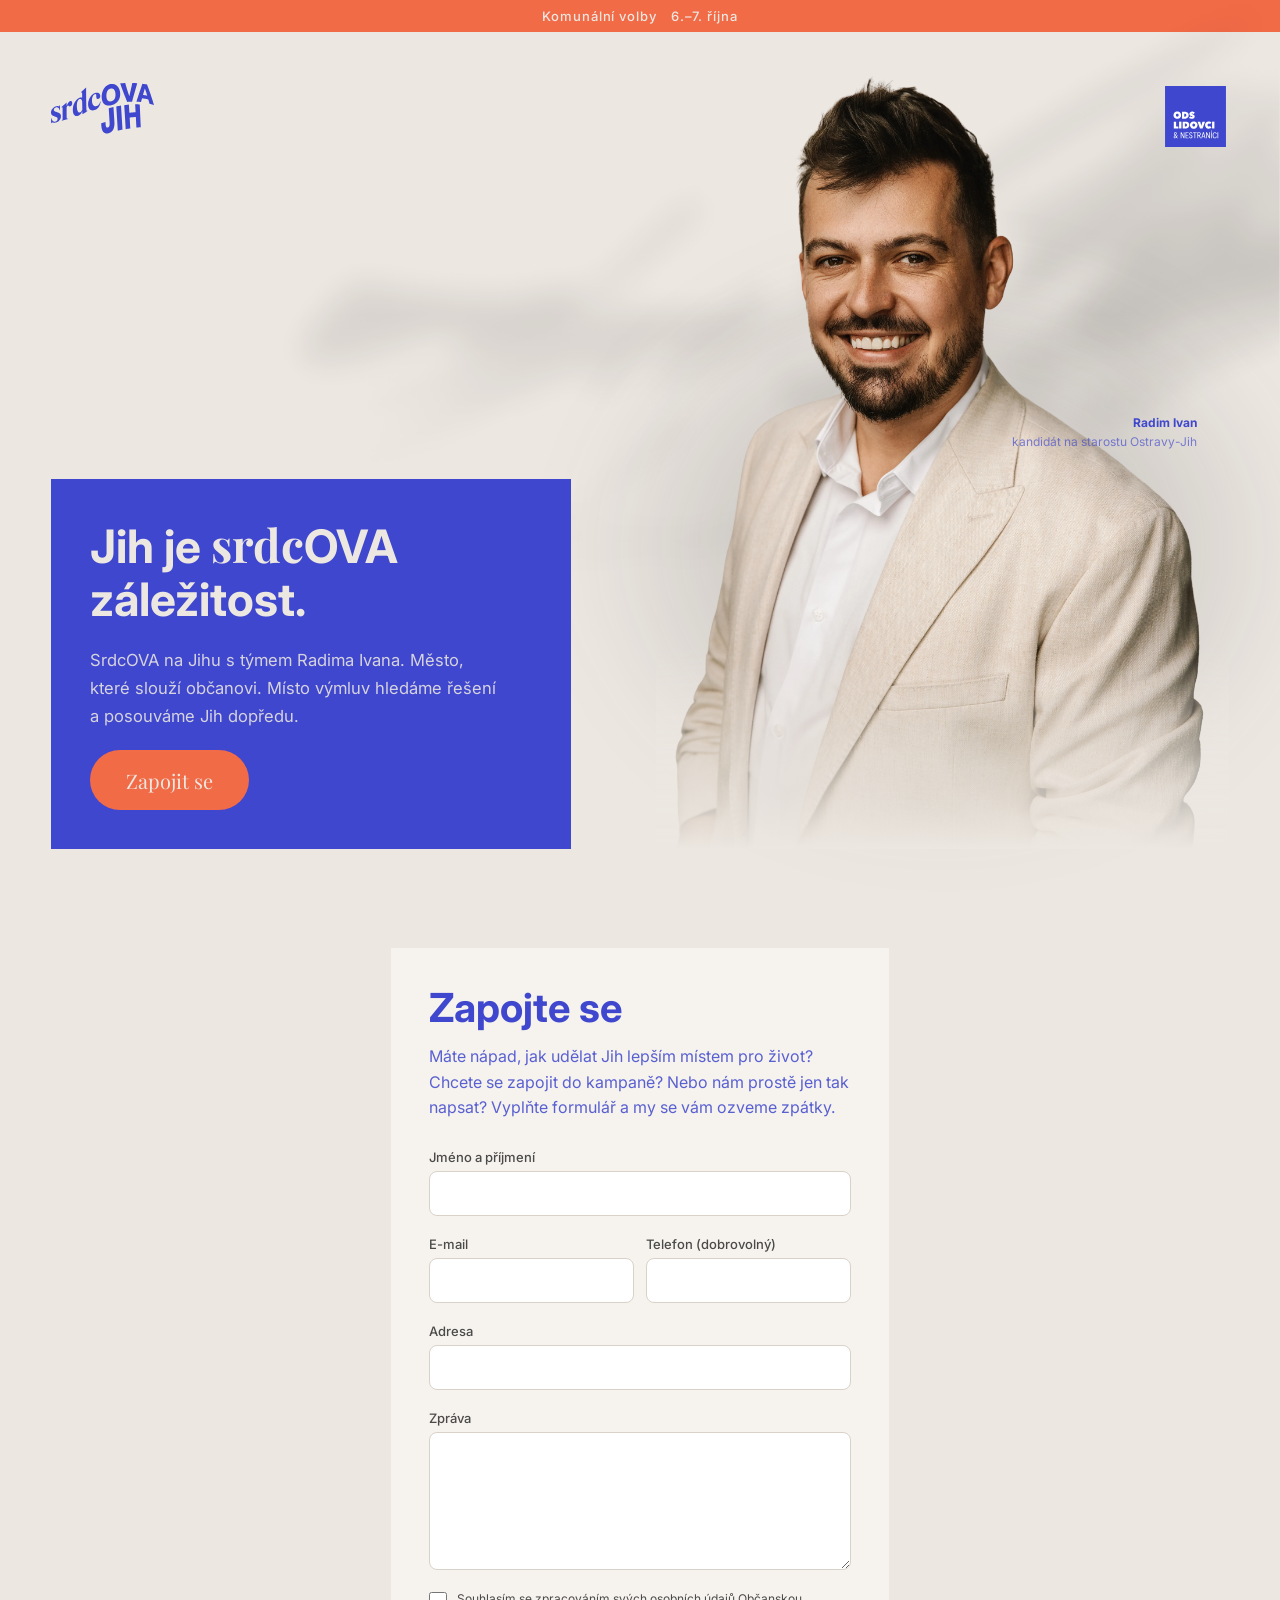
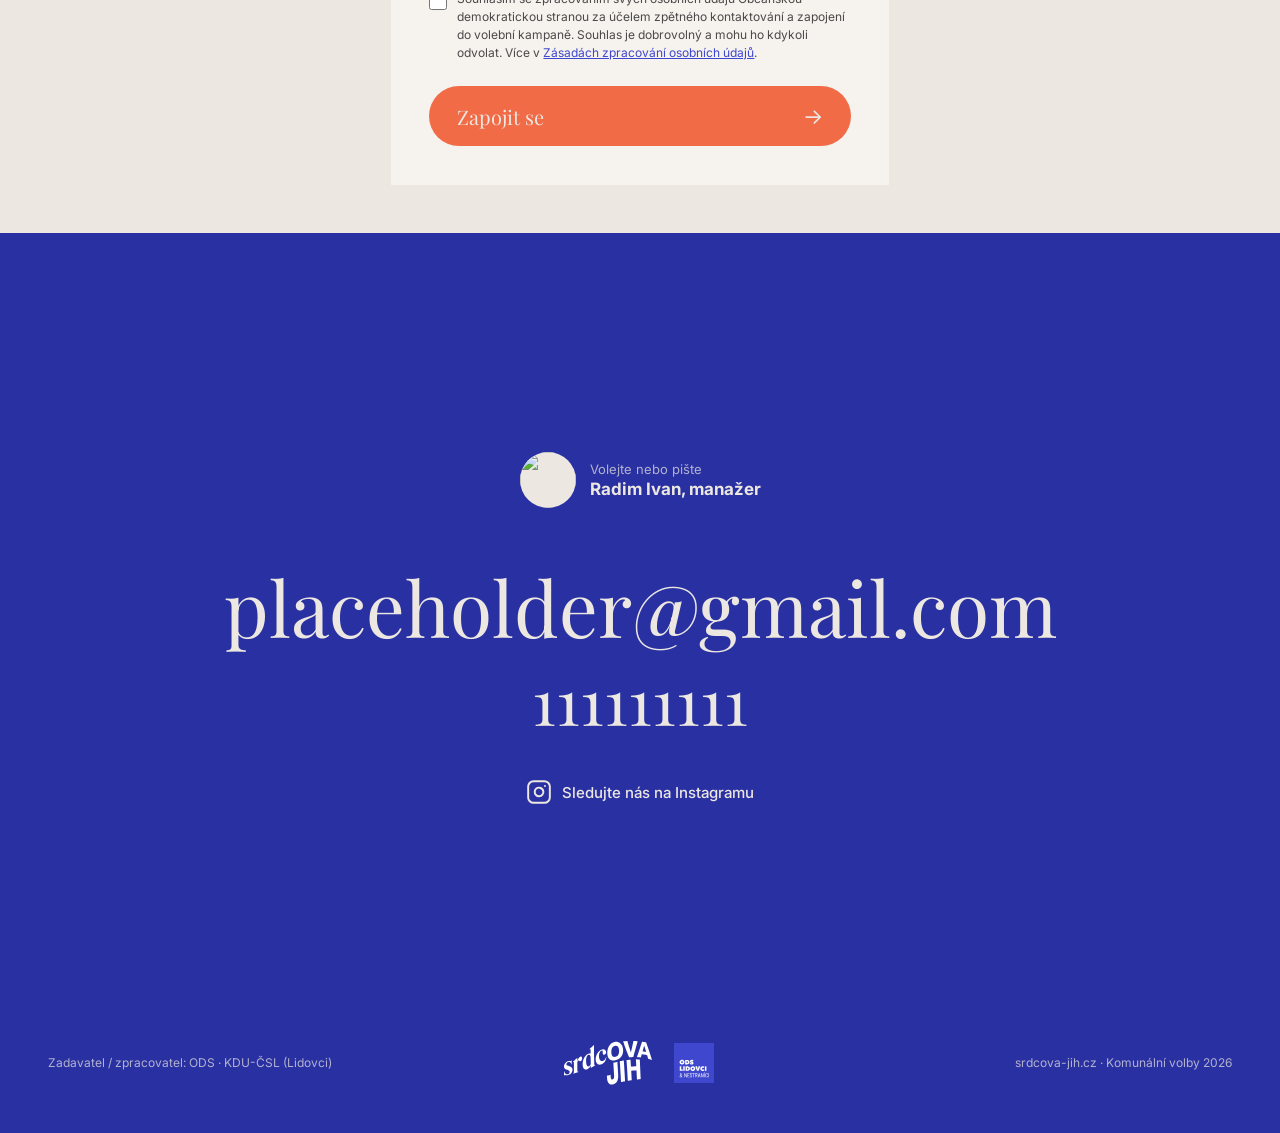
==== commit 0d919ca0: "Hero fills viewport + larger photo, centered success dialog on desktop, add preloader" ====
--- a/index.html
+++ b/index.html
@@ -10,6 +10,17 @@
   <link rel="stylesheet" href="style.css">
 </head>
 <body>
+
+  <!-- ⓪ PRELOADER — modrá plocha, bílé logo, serif načítání -->
+  <div class="preloader" id="preloader" role="status" aria-live="polite" aria-label="Načítání stránky">
+    <div class="preloader__inner">
+      <img class="preloader__logo" src="assets/logos/logo-srdcova-jih-blue.svg" alt="srdcOVA JIH">
+      <div class="preloader__loading">
+        <span class="preloader__label">Načítání</span>
+        <span class="preloader__bar"><span class="preloader__bar-fill"></span></span>
+      </div>
+    </div>
+  </div>
 
   <!-- ① ALERT PÁSEK ─────────────────────────────────── -->
   <div class="alert-bar" role="note" aria-live="polite">
@@ -238,6 +249,34 @@
   </footer>
 
   <script>
+    /* ── Preloader — schová se po načtení (min. doba + pojistka) ── */
+    (function () {
+      var pre = document.getElementById('preloader');
+      if (!pre) return;
+      var start = Date.now();
+      var MIN = 900;    // ať to neproblikne na rychlém načtení
+      var MAX = 4000;   // pojistka — nikdy nezůstat viset
+      var done = false;
+
+      function hide() {
+        if (done) return;
+        done = true;
+        pre.classList.add('is-hidden');
+        setTimeout(function () {
+          if (pre && pre.parentNode) pre.parentNode.removeChild(pre);
+        }, 650);
+      }
+
+      function finish() {
+        var elapsed = Date.now() - start;
+        setTimeout(hide, Math.max(0, MIN - elapsed));
+      }
+
+      if (document.readyState === 'complete') finish();
+      else window.addEventListener('load', finish);
+      setTimeout(hide, MAX);
+    })();
+
     /* ── Page load reveal — stagger delays ── */
     (function () {
       // Tělo textu — každý řádek s postupným zpožděním
--- a/style.css
+++ b/style.css
@@ -48,6 +48,96 @@
   display: block;
   max-width: 100%;
   height: auto;
+}
+
+/* =====================================================
+   PRELOADER — modrá plocha, bílé logo, serif načítání
+   ===================================================== */
+.preloader {
+  position: fixed;
+  inset: 0;
+  z-index: 9999;
+  display: flex;
+  align-items: center;
+  justify-content: center;
+  background: var(--blue);
+  opacity: 1;
+  transition: opacity 0.6s ease;
+}
+
+/* Po načtení — plynule zmizí a přestane blokovat obsah */
+.preloader.is-hidden {
+  opacity: 0;
+  pointer-events: none;
+}
+
+.preloader__inner {
+  display: flex;
+  flex-direction: column;
+  align-items: center;
+  gap: clamp(2rem, 5vw, 3rem);
+  padding: 1.5rem;
+  animation: preloader-in 0.7s cubic-bezier(0.22, 1, 0.36, 1) both;
+}
+
+@keyframes preloader-in {
+  from { opacity: 0; transform: translateY(10px); }
+  to   { opacity: 1; transform: translateY(0);    }
+}
+
+/* Bílé logo — jednobarevné SVG přebarvené filtrem na čistou bílou */
+.preloader__logo {
+  width: clamp(150px, 26vw, 240px);
+  height: auto;
+  filter: brightness(0) invert(1);
+}
+
+.preloader__loading {
+  display: flex;
+  flex-direction: column;
+  align-items: center;
+  gap: 0.85rem;
+}
+
+/* Serif „Načítání" */
+.preloader__label {
+  font-family: var(--font-serif);
+  font-style: italic;
+  font-weight: 400;
+  font-size: clamp(0.95rem, 2.2vw, 1.15rem);
+  letter-spacing: 0.03em;
+  color: var(--bg);
+  opacity: 0.9;
+}
+
+/* Tenká linka + fill (scaleX = GPU, plynulé) */
+.preloader__bar {
+  position: relative;
+  width: clamp(120px, 22vw, 170px);
+  height: 2px;
+  border-radius: 999px;
+  background: rgba(236, 231, 225, 0.22);
+  overflow: hidden;
+}
+
+.preloader__bar-fill {
+  position: absolute;
+  inset: 0;
+  border-radius: inherit;
+  background: var(--bg);
+  transform-origin: left center;
+  transform: scaleX(0);
+  animation: preloader-fill 1.4s cubic-bezier(0.65, 0, 0.35, 1) forwards;
+}
+
+@keyframes preloader-fill {
+  from { transform: scaleX(0); }
+  to   { transform: scaleX(1); }
+}
+
+@media (prefers-reduced-motion: reduce) {
+  .preloader__inner    { animation: none; }
+  .preloader__bar-fill { animation: none; transform: scaleX(1); }
 }
 
 /* =====================================================
@@ -216,7 +306,9 @@
   background: var(--bg);
   position: relative;
   overflow: visible;
-  min-height: clamp(480px, 72vh, 860px);
+  /* Hero vždy vyplní obrazovku (minus alert pásek) — formulář až na scroll */
+  min-height: calc(100vh - 2rem);
+  min-height: calc(100svh - 2rem);
 }
 
 /* Dekorativní stín listů — full-bleed k pravému okraji viewportu.
@@ -499,7 +591,7 @@
   left: 50%;
   transform: translateX(-50%);
   height: auto;
-  max-height: 88%;   /* desktop: ~12 % slotu zůstane nad hlavou */
+  max-height: 122%;   /* desktop: fotka o 30 % větší (94 % × 1.3) */
   width: auto;
   max-width: 100%;
   object-fit: contain;
@@ -853,7 +945,7 @@
   inset: 0;
   z-index: 200;
   display: flex;
-  align-items: flex-end;
+  align-items: center;
   justify-content: center;
 }
 
@@ -875,41 +967,37 @@
   opacity: 1;
 }
 
-/* Panel */
+/* Panel — vycentrovaný dialog (desktop) */
 .sheet__panel {
   position: relative;
   width: 100%;
-  max-width: 640px;
-  min-height: 52vh;
-  min-height: 52svh;
+  max-width: 500px;
+  margin: 1.5rem;
+  max-height: calc(100vh - 3rem);
+  overflow-y: auto;
   background: #F6F2ED;
-  border-radius: 28px 28px 0 0;
-  padding: clamp(2rem, 5vw, 3.5rem) clamp(1.5rem, 4vw, 3rem) clamp(2.5rem, 5vw, 4rem);
-  box-shadow: 0 -12px 50px rgba(20, 20, 40, 0.25);
+  border-radius: 28px;
+  padding: clamp(2.5rem, 4vw, 3.5rem) clamp(1.75rem, 4vw, 3rem);
+  box-shadow: 0 24px 70px rgba(20, 20, 40, 0.28);
   display: flex;
   flex-direction: column;
   align-items: center;
   justify-content: center;
   text-align: center;
-  transform: translateY(100%);
-  transition: transform 0.55s cubic-bezier(0.32, 0.72, 0, 1);
-  will-change: transform;
+  opacity: 0;
+  transform: translateY(14px) scale(0.98);
+  transition: transform 0.5s cubic-bezier(0.32, 0.72, 0, 1), opacity 0.45s ease;
+  will-change: transform, opacity;
 }
 
 .sheet.is-visible .sheet__panel {
-  transform: translateY(0);
-}
-
-/* Táhlo nahoře (Apple grabber) */
+  opacity: 1;
+  transform: translateY(0) scale(1);
+}
+
+/* Grabber (táhlo) dává smysl jen u bottom-sheetu na telefonu */
 .sheet__grabber {
-  position: absolute;
-  top: 12px;
-  left: 50%;
-  transform: translateX(-50%);
-  width: 40px;
-  height: 5px;
-  border-radius: 999px;
-  background: rgba(62, 71, 205, 0.25);
+  display: none;
 }
 
 .sheet__close {
@@ -1004,6 +1092,43 @@
   .sheet__icon { animation: none; }
 }
 
+/* Telefon — success zpět jako bottom-sheet (vyjede zdola) */
+@media (max-width: 600px) {
+  .sheet {
+    align-items: flex-end;
+  }
+
+  .sheet__panel {
+    max-width: 640px;
+    margin: 0;
+    min-height: 52svh;
+    max-height: 92svh;
+    border-radius: 28px 28px 0 0;
+    padding: clamp(2rem, 5vw, 3.5rem) clamp(1.5rem, 4vw, 3rem) clamp(2.5rem, 5vw, 4rem);
+    box-shadow: 0 -12px 50px rgba(20, 20, 40, 0.25);
+    opacity: 1;
+    transform: translateY(100%);
+  }
+
+  .sheet.is-visible .sheet__panel {
+    opacity: 1;
+    transform: translateY(0);
+  }
+
+  /* Grabber zpět nahoře */
+  .sheet__grabber {
+    display: block;
+    position: absolute;
+    top: 12px;
+    left: 50%;
+    transform: translateX(-50%);
+    width: 40px;
+    height: 5px;
+    border-radius: 999px;
+    background: rgba(62, 71, 205, 0.25);
+  }
+}
+
 /* Mobil — dvojice pod sebe, sekce scrollovatelná */
 @media (max-width: 600px) {
   .signup {
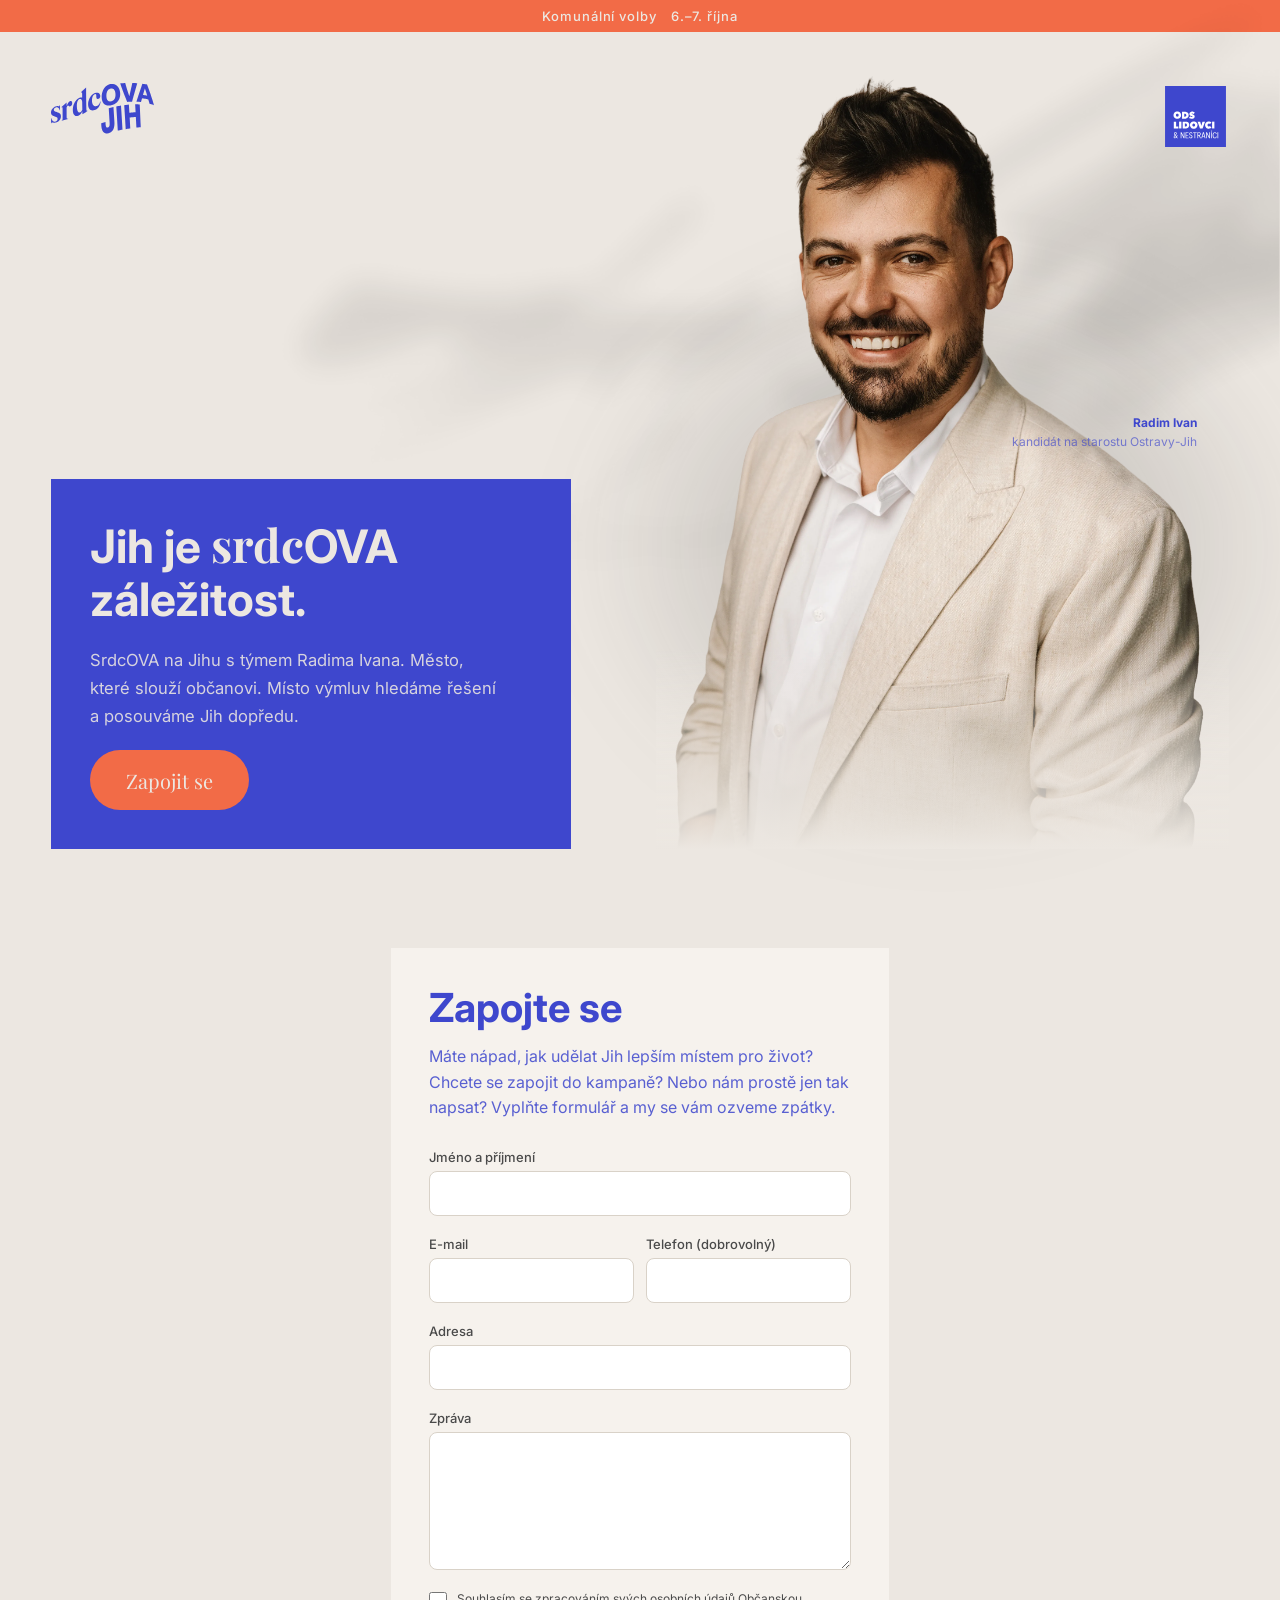
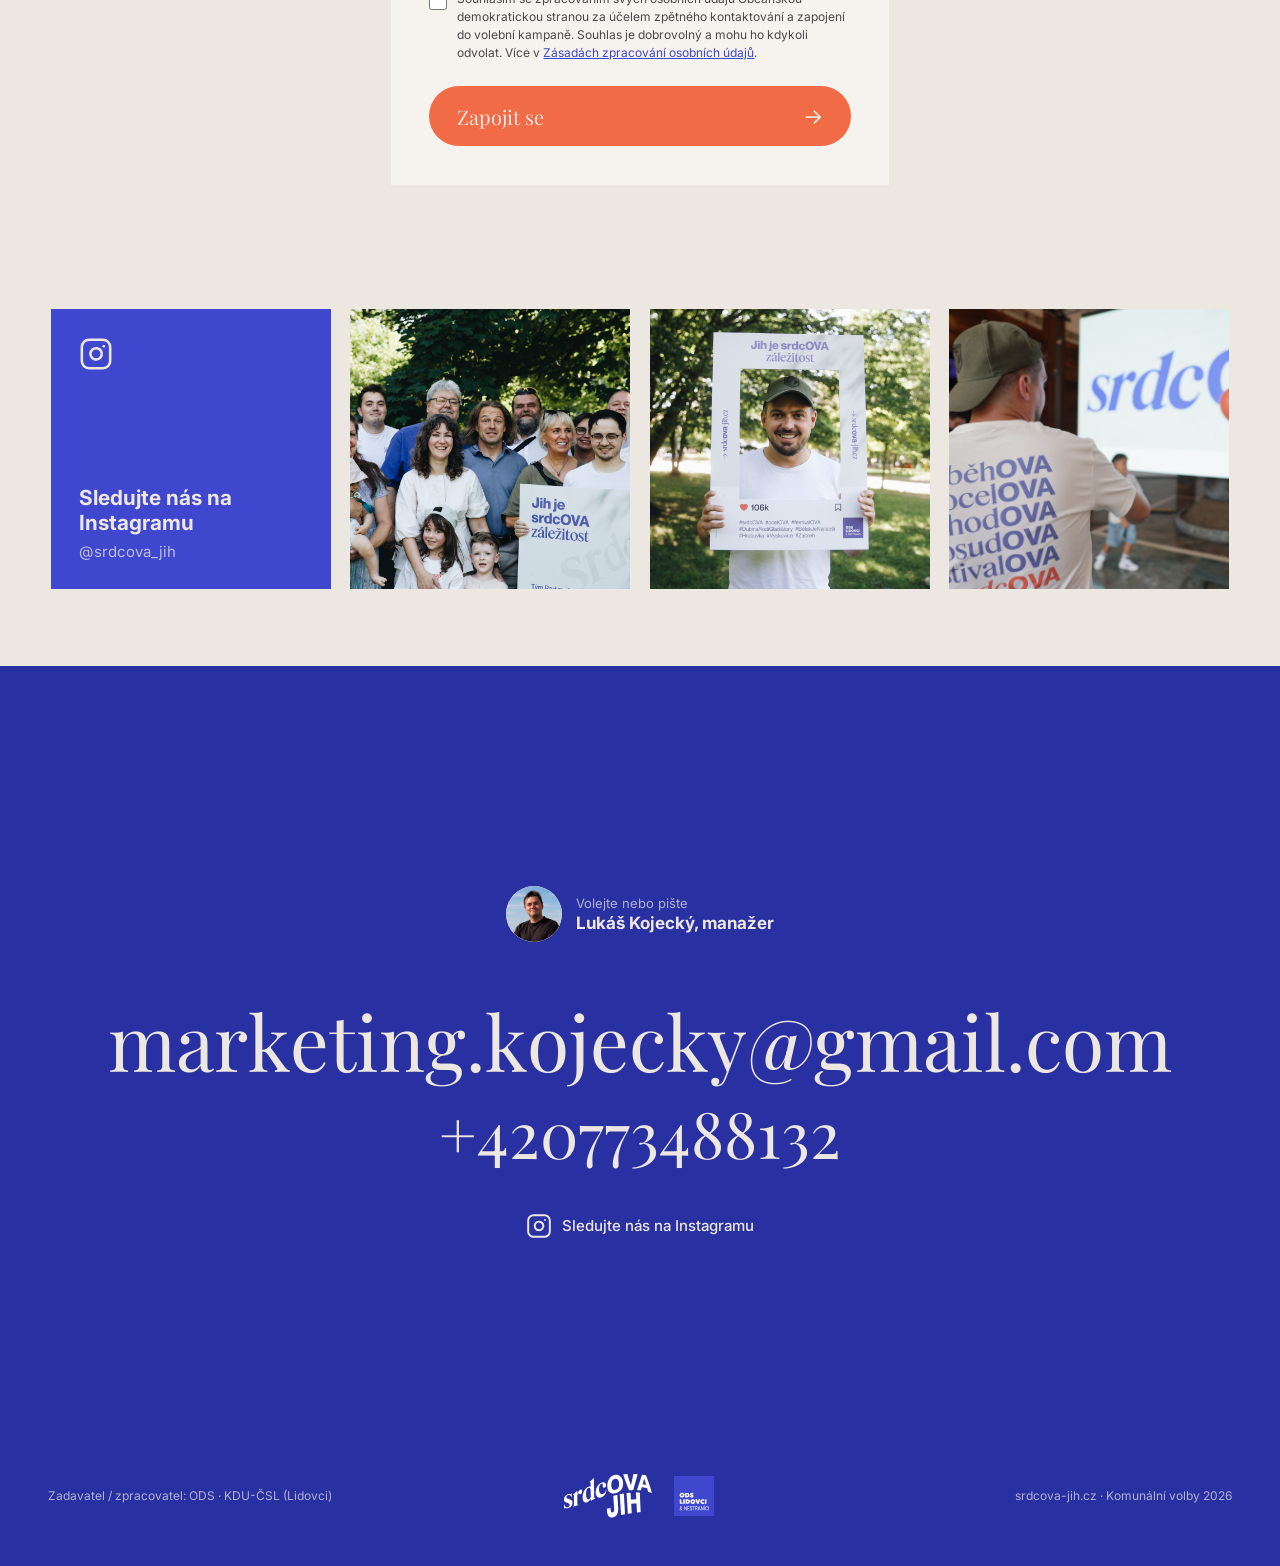
==== commit 49dd916f: "Instagram carousel, preloader, centered success dialog, contact + candidate updates - Instagram sekc" ====
--- a/index.html
+++ b/index.html
@@ -7,7 +7,9 @@
   <link rel="preconnect" href="https://fonts.googleapis.com">
   <link rel="preconnect" href="https://fonts.gstatic.com" crossorigin>
   <link href="https://fonts.googleapis.com/css2?family=Inter:wght@400;500;700&family=Playfair+Display:ital,wght@0,400;0,700;1,400;1,700&display=swap" rel="stylesheet">
-  <link rel="stylesheet" href="style.css">
+  <link rel="stylesheet" href="style.css?v=4">
+  <!-- Instagram embed (Behold) — po aktivaci feedu odkomentuj: -->
+  <!-- <script type="module" src="https://w.behold.so/widget.js"></script> -->
 </head>
 <body>
 
@@ -16,7 +18,6 @@
     <div class="preloader__inner">
       <img class="preloader__logo" src="assets/logos/logo-srdcova-jih-blue.svg" alt="srdcOVA JIH">
       <div class="preloader__loading">
-        <span class="preloader__label">Načítání</span>
         <span class="preloader__bar"><span class="preloader__bar-fill"></span></span>
       </div>
     </div>
@@ -194,7 +195,59 @@
     </div>
   </div>
 
-  <!-- ④ FOOTER — kontakt ─────────────────────────────── -->
+  <!-- ④ INSTAGRAM — poslední posty ─────────────────────── -->
+  <!--
+    ══ AUTO-EMBED (auto-aktualizace postů z @srdcova_jih) ══
+    Doporučená služba: BEHOLD  (https://behold.so) — free tier, moderní, rychlé.
+    Aktivace (jednorázově):
+      1) Založ účet na behold.so a připoj Instagram @srdcova_jih
+      2) Vytvoř „feed", nastav počet postů = 3 a layout na 1 řádek
+      3) Zkopíruj své Feed ID
+      4) V <head> (index.html) odkomentuj řádek se scriptem widget.js
+      5) Níže odkomentuj <behold-widget…> a vlož své FEED_ID
+      6) Smaž blok placeholder dlaždic (.insta__post) pod tím
+
+    Alternativy: SnapWidget (iframe, taky free), Elfsight, EmbedSocial.
+    Dokud embed není aktivní, zobrazují se placeholder dlaždice.
+  -->
+  <section class="insta" aria-label="Instagram srdcOVA JIH">
+    <div class="insta__track">
+
+      <!-- 1. blok — tmavě modrá výzva ke sledování -->
+      <a class="insta__cta" href="https://www.instagram.com/srdcova_jih/"
+         target="_blank" rel="noopener noreferrer">
+        <svg class="insta__cta-icon" viewBox="0 0 24 24" fill="none" stroke="currentColor"
+             stroke-width="1.8" stroke-linecap="round" stroke-linejoin="round" aria-hidden="true">
+          <rect x="2" y="2" width="20" height="20" rx="5" ry="5"/>
+          <path d="M16 11.37A4 4 0 1 1 12.63 8 4 4 0 0 1 16 11.37z"/>
+          <line x1="17.5" y1="6.5" x2="17.51" y2="6.5"/>
+        </svg>
+        <span class="insta__cta-title">Sledujte nás na Instagramu</span>
+        <span class="insta__cta-handle">@srdcova_jih</span>
+      </a>
+
+      <!-- ══ SEM přijde Behold embed (po aktivaci odkomentuj + vlož FEED_ID) ══
+      <behold-widget feed-id="VLOZ_FEED_ID" class="insta__embed"></behold-widget>
+      -->
+
+      <!-- Posty — fotky z assets/carousel/ (odkaz vede na profil) -->
+      <a class="insta__post" href="https://www.instagram.com/srdcova_jih/"
+         target="_blank" rel="noopener noreferrer" aria-label="Příspěvek na Instagramu">
+        <img src="assets/carousel/carousel1.JPG" alt="" loading="lazy">
+      </a>
+      <a class="insta__post" href="https://www.instagram.com/srdcova_jih/"
+         target="_blank" rel="noopener noreferrer" aria-label="Příspěvek na Instagramu">
+        <img src="assets/carousel/carpousel2.JPG" alt="" loading="lazy">
+      </a>
+      <a class="insta__post" href="https://www.instagram.com/srdcova_jih/"
+         target="_blank" rel="noopener noreferrer" aria-label="Příspěvek na Instagramu">
+        <img src="assets/carousel/carousel3.png" alt="" loading="lazy">
+      </a>
+
+    </div>
+  </section>
+
+  <!-- ⑤ FOOTER — kontakt ─────────────────────────────── -->
   <footer class="footer">
 
     <!-- Střed: kontaktní osoba + velký kontakt (blízko sebe) -->
@@ -202,21 +255,19 @@
       <!-- Kontaktní osoba — těsně nad mailem -->
       <div class="footer__person">
         <span class="footer__avatar">
-          <!-- Fotku doplní Kristýna; zatím prázdný placeholder -->
-          <img src="" alt="" aria-hidden="true">
+          <img src="assets/people/lukas.png" alt="Lukáš Kojecký">
         </span>
         <span class="footer__person-text">
           <span class="footer__person-small">Volejte nebo pište</span>
-          <span class="footer__person-name">Radim Ivan, manažer</span>
+          <span class="footer__person-name">Lukáš Kojecký, manažer</span>
         </span>
       </div>
 
-      <!-- POZOR: placeholdery — Kristýna doplní reálné hodnoty -->
-      <a class="footer__email" href="mailto:PLACEHOLDER@gmail.com">PLACEHOLDER@gmail.com</a>
-      <a class="footer__phone" href="tel:+420111111111">111 111 111</a>
+      <a class="footer__email" href="mailto:marketing.kojecky@gmail.com">marketing.kojecky@gmail.com</a>
+      <a class="footer__phone" href="tel:+420773488132">+420 773 488 132</a>
 
       <!-- Instagram -->
-      <a class="footer__social" href="https://www.instagram.com/" target="_blank"
+      <a class="footer__social" href="https://www.instagram.com/srdcova_jih/" target="_blank"
          rel="noopener noreferrer">
         <svg viewBox="0 0 24 24" fill="none" stroke="currentColor" stroke-width="1.8"
              stroke-linecap="round" stroke-linejoin="round" aria-hidden="true">
@@ -466,9 +517,9 @@
           role: 'kandidátka MO Ostrava-Jih'
         },
         {
-          img:  'assets/images/kandidat-2-1.png',
-          name: 'Hana Pátková',
-          role: 'kandidátka MO Ostrava-Jih'
+          img:  'assets/kandidat-simon.png',
+          name: 'Šimon Uruba',
+          role: 'kandidát MO Ostrava-Jih'
         }
       ];
 
@@ -543,17 +594,24 @@
       observer.observe(footer);
     })();
 
-    /* ── Sticky menu – objeví se při scrollu pod hero ── */
-    (function () {
-      const nav  = document.querySelector('.sticky-nav');
-      const hero = document.querySelector('.hero');
+    /* ── Sticky menu – objeví se při scrollu pod hero, schová se u footeru ── */
+    (function () {
+      const nav    = document.querySelector('.sticky-nav');
+      const hero   = document.querySelector('.hero');
+      const footer = document.querySelector('.footer');
       if (!nav || !hero) return;
 
       let ticking = false;
       function update() {
         const heroBottom = hero.getBoundingClientRect().bottom;
         // Menu naskočí, jakmile spodek hero vyjede nad polovinu obrazovky
-        if (heroBottom < window.innerHeight * 0.5) {
+        const pastHero = heroBottom < window.innerHeight * 0.5;
+        // …a schová se, jakmile footer dojede do horní poloviny obrazovky
+        const footerReached = footer
+          ? footer.getBoundingClientRect().top < window.innerHeight * 0.5
+          : false;
+
+        if (pastHero && !footerReached) {
           nav.classList.add('is-visible');
         } else {
           nav.classList.remove('is-visible');
--- a/style.css
+++ b/style.css
@@ -1024,8 +1024,8 @@
   display: flex;
   align-items: center;
   justify-content: center;
-  width: 84px;
-  height: 84px;
+  width: 59px;
+  height: 59px;
   border-radius: 50%;
   background: var(--coral);
   color: var(--bg);
@@ -1034,8 +1034,8 @@
 }
 
 .sheet__icon svg {
-  width: 44px;
-  height: 44px;
+  width: 31px;
+  height: 31px;
 }
 
 @keyframes sheet-pop {
@@ -1143,6 +1143,125 @@
 }
 
 /* =====================================================
+   INSTAGRAM — carousel posledních postů
+   ===================================================== */
+.insta {
+  background: var(--bg);
+  /* Horizontální odsazení na sekci — spolehlivé i pro scroll kontejner */
+  padding: clamp(2.5rem, 6vw, 5rem) var(--hero-pad);
+}
+
+/* Desktop — grid 4 sloupců, vyplní šířku obsahu (zarovnané na 1700px grid) */
+.insta__track {
+  display: grid;
+  grid-template-columns: repeat(4, 1fr);
+  gap: clamp(0.75rem, 1.5vw, 1.25rem);
+  max-width: 1700px;
+  margin-inline: auto;
+}
+
+.insta__track::-webkit-scrollbar {
+  display: none;           /* WebKit (pro mobilní carousel) */
+}
+
+/* Společné rozměry dlaždic — čtverec, ostré rohy */
+.insta__cta,
+.insta__post {
+  aspect-ratio: 1 / 1;
+  border-radius: 0;
+  overflow: hidden;
+  text-decoration: none;
+}
+
+/* 1. blok — tmavě modrá výzva */
+.insta__cta {
+  display: flex;
+  flex-direction: column;
+  align-items: flex-start;
+  justify-content: flex-end;
+  gap: 0.4rem;
+  padding: clamp(1.25rem, 2.5vw, 1.75rem);
+  background: var(--blue);
+  color: var(--bg);
+  transition: background 0.25s ease;
+}
+
+.insta__cta:hover {
+  background: #2931A2;
+}
+
+.insta__cta-icon {
+  width: 34px;
+  height: 34px;
+  margin-bottom: auto;   /* ikona nahoře, text dole */
+}
+
+.insta__cta-title {
+  font-family: var(--font-sans);
+  font-weight: 700;
+  font-size: clamp(1.05rem, 2vw, 1.3rem);
+  line-height: 1.2;
+}
+
+.insta__cta-handle {
+  font-family: var(--font-sans);
+  font-weight: 400;
+  font-size: 0.9375rem;
+  opacity: 0.75;
+}
+
+/* Post — placeholder / obrázek */
+.insta__post {
+  position: relative;
+  display: block;
+  background: #DED7CE;   /* placeholder pozadí, dokud není obrázek */
+}
+
+.insta__post img {
+  width: 100%;
+  height: 100%;
+  object-fit: cover;
+  transition: transform 0.4s cubic-bezier(0.22, 1, 0.36, 1);
+}
+
+.insta__post:hover img {
+  transform: scale(1.05);
+}
+
+/* Behold embed — zabírá zbytek gridu vedle CTA bloku (sloupce 2–4) */
+.insta__embed {
+  grid-column: 2 / -1;
+  min-width: 0;
+}
+
+/* Mobil — carousel (vodorovný scroll místo gridu) */
+@media (max-width: 600px) {
+  .insta__track {
+    display: flex;
+    grid-template-columns: none;
+    gap: 0.75rem;
+    max-width: none;
+    overflow-x: auto;
+    scroll-snap-type: x mandatory;
+    -webkit-overflow-scrolling: touch;
+    scrollbar-width: none;
+  }
+
+  .insta__cta,
+  .insta__post {
+    flex: 0 0 auto;
+    width: clamp(220px, 72vw, 280px);
+    scroll-snap-align: start;
+  }
+
+  .insta__embed {
+    grid-column: auto;
+    flex: 0 0 auto;
+    width: clamp(220px, 72vw, 280px);
+  }
+}
+
+/* =====================================================
    FOOTER — kontakt
    ===================================================== */
 .footer {
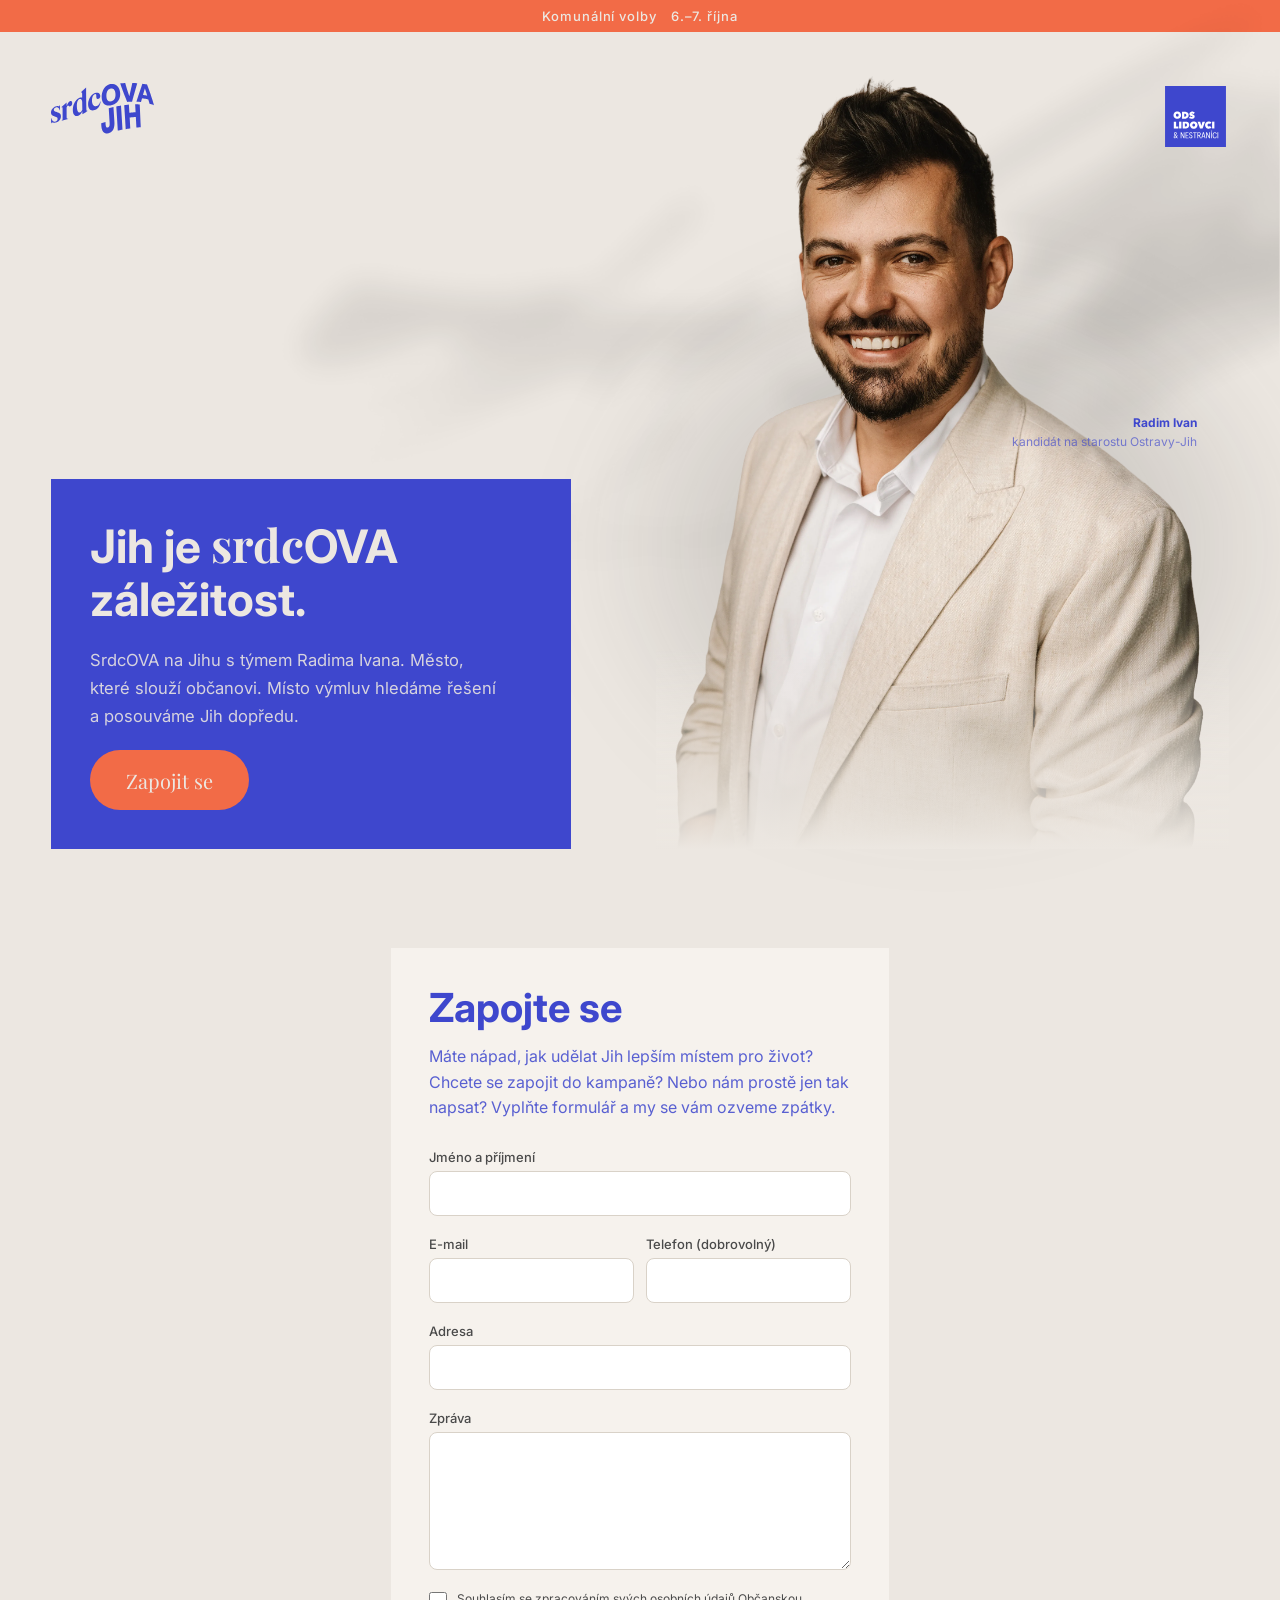
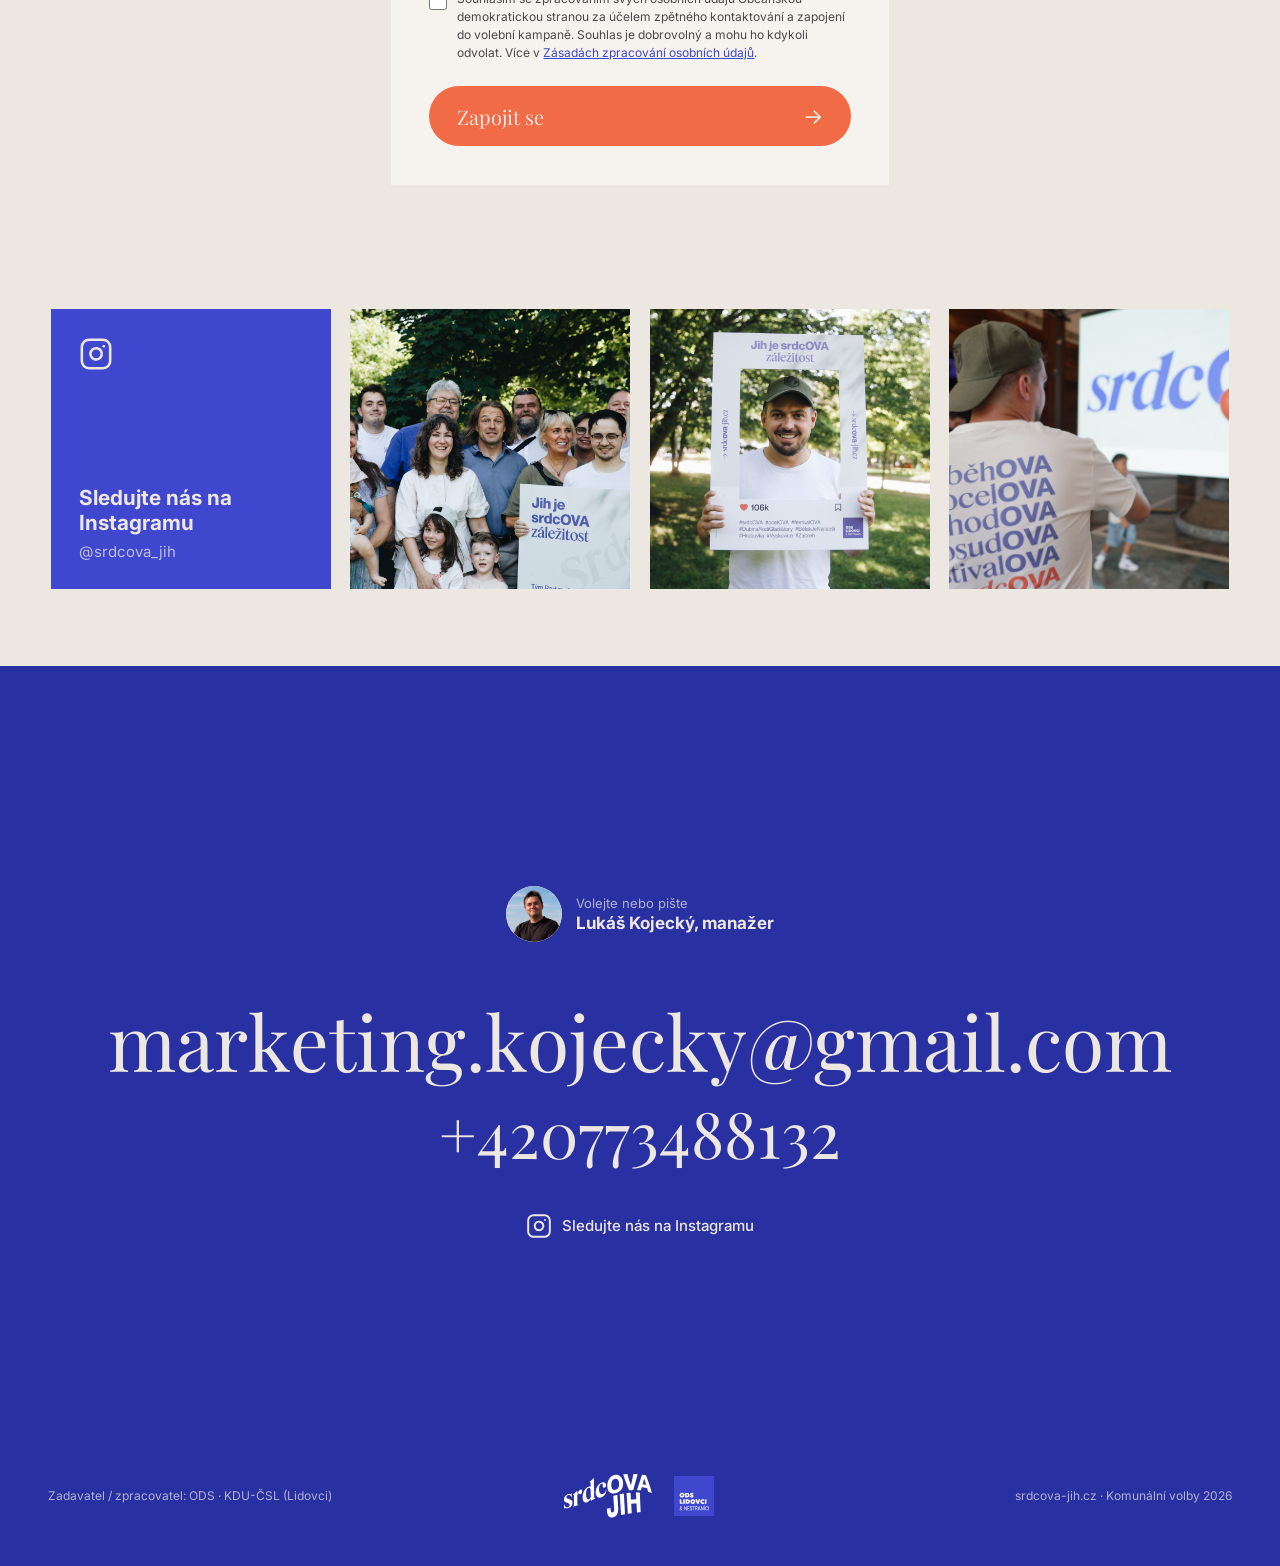
==== commit da4d2e97: "update respo" ====
--- a/index.html
+++ b/index.html
@@ -7,7 +7,7 @@
   <link rel="preconnect" href="https://fonts.googleapis.com">
   <link rel="preconnect" href="https://fonts.gstatic.com" crossorigin>
   <link href="https://fonts.googleapis.com/css2?family=Inter:wght@400;500;700&family=Playfair+Display:ital,wght@0,400;0,700;1,400;1,700&display=swap" rel="stylesheet">
-  <link rel="stylesheet" href="style.css?v=4">
+  <link rel="stylesheet" href="style.css?v=6">
   <!-- Instagram embed (Behold) — po aktivaci feedu odkomentuj: -->
   <!-- <script type="module" src="https://w.behold.so/widget.js"></script> -->
 </head>
--- a/style.css
+++ b/style.css
@@ -396,6 +396,10 @@
   flex-direction: column;
   gap: 1.25rem;
   max-width: 520px;
+  /* Vlastní GPU vrstva — box se při scrollu nepřekresluje (žádný jitter
+     pod proskleným sticky menu) */
+  transform: translateZ(0);
+  backface-visibility: hidden;
 }
 
 .card__label {
@@ -729,9 +733,10 @@
   }
 
   .hero-photo__img {
-    max-height: 86%;   /* výška řídí velikost — obličej výš, nad kartou */
+    max-height: 92%;   /* výš — vidět víc z fotky (bottom-anchored) */
     max-width: none;   /* neomezovat šířkou, jinak foto zůstane malé */
     width: auto;
+    bottom: 12%;       /* zvednout postavu nad modrý box (víc než jen hlava) */
   }
 
   .card__btn {
@@ -743,7 +748,8 @@
 /* Velmi malé displeje ≤ 380px */
 @media (max-width: 380px) {
   .hero-photo__img {
-    max-height: 82%;
+    max-height: 88%;
+    bottom: 10%;
   }
 }
 
@@ -1234,30 +1240,24 @@
   min-width: 0;
 }
 
-/* Mobil — carousel (vodorovný scroll místo gridu) */
+/* Mobil — mřížka 2×2 (2 dlaždice na řádek, bez scrollování) */
 @media (max-width: 600px) {
   .insta__track {
-    display: flex;
-    grid-template-columns: none;
+    display: grid;
+    grid-template-columns: repeat(2, 1fr);
     gap: 0.75rem;
     max-width: none;
-    overflow-x: auto;
-    scroll-snap-type: x mandatory;
-    -webkit-overflow-scrolling: touch;
-    scrollbar-width: none;
+    overflow: visible;
   }
 
   .insta__cta,
   .insta__post {
-    flex: 0 0 auto;
-    width: clamp(220px, 72vw, 280px);
-    scroll-snap-align: start;
-  }
-
+    width: auto;   /* šířku řídí grid */
+  }
+
+  /* Behold embed (po aktivaci) přes oba sloupce */
   .insta__embed {
-    grid-column: auto;
-    flex: 0 0 auto;
-    width: clamp(220px, 72vw, 280px);
+    grid-column: 1 / -1;
   }
 }
 
@@ -1496,6 +1496,13 @@
   .footer__logos {
     order: -1;   /* loga nahoře nad legal texty */
   }
+
+  /* E-mail vždy na jeden řádek — velikost dopočítaná z šířky obrazovky */
+  .footer__email {
+    white-space: nowrap;
+    word-break: normal;
+    font-size: calc((100vw - 2.5rem) / 16);
+  }
 }
 
 /* =====================================================
